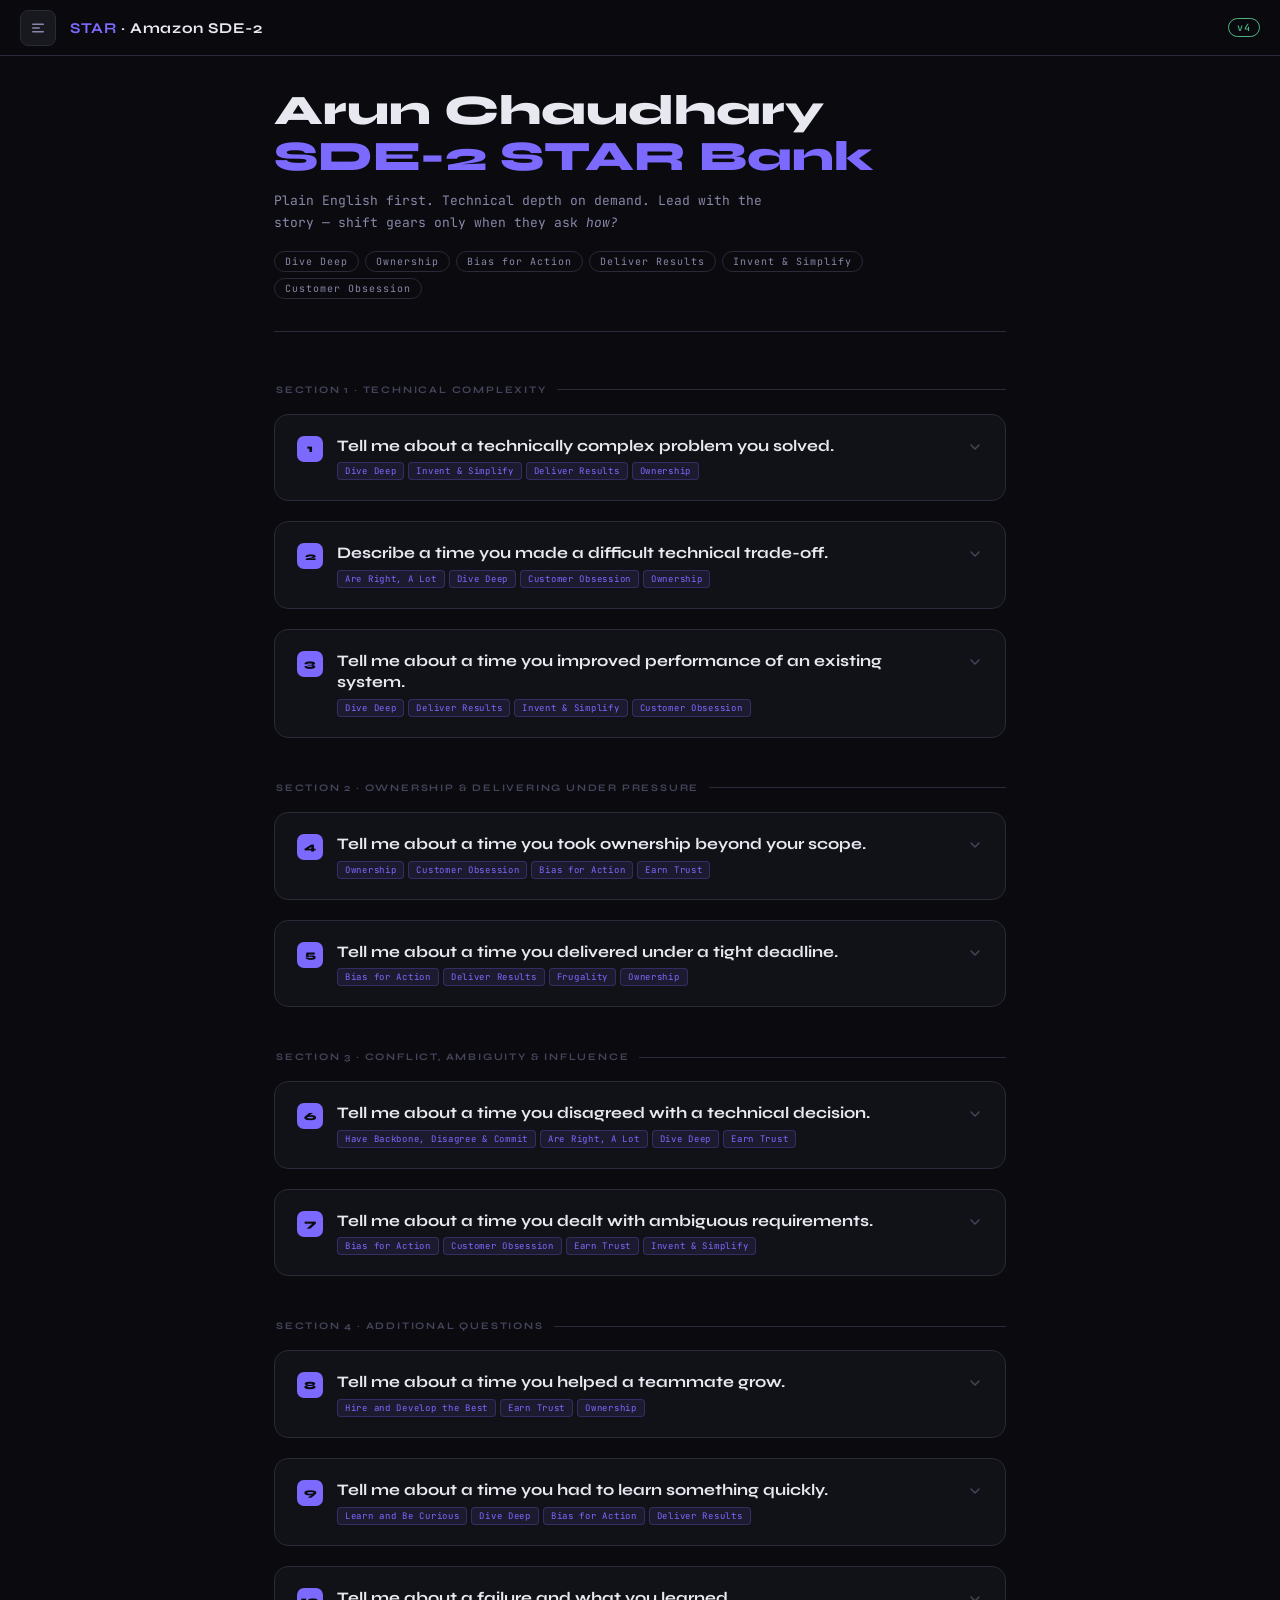
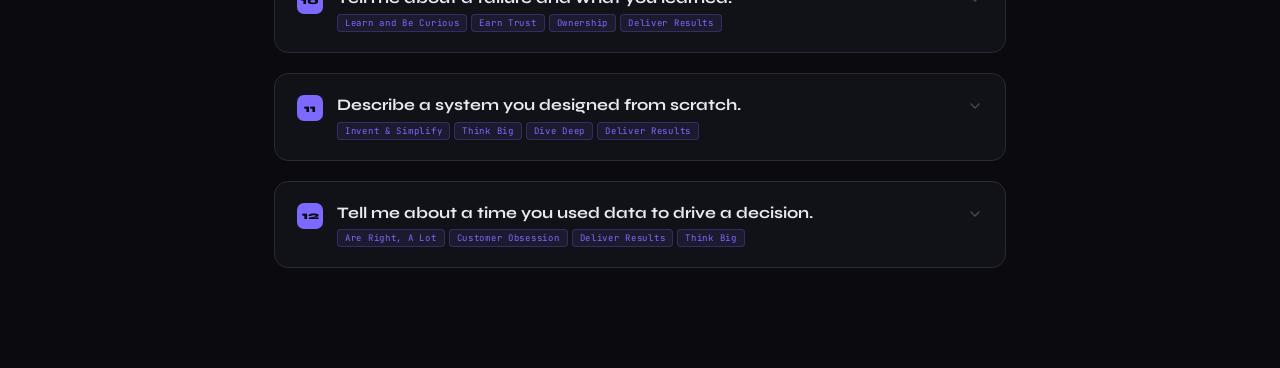
==== star_prep.html @ c685fb63 "stand alone file" ====
<!DOCTYPE html>
<html lang="en">
<head>
<meta charset="UTF-8">
<meta name="viewport" content="width=device-width, initial-scale=1.0">
<title>Arun — Amazon SDE-2 STAR Prep</title>
<link href="https://fonts.googleapis.com/css2?family=Syne:wght@400;600;700;800&family=JetBrains+Mono:wght@300;400;500&display=swap" rel="stylesheet">
<style>
  :root {
    --bg: #0a0a0f;
    --surface: #111118;
    --surface2: #18181f;
    --surface3: #1f1f2a;
    --border: #2a2a38;
    --accent: #7c6aff;
    --accent2: #ff6a6a;
    --accent3: #6affb4;
    --text: #e8e8f0;
    --text-dim: #8888aa;
    --text-faint: #44445a;
    --drawer-w: 280px;
    --header-h: 56px;
  }

  *, *::before, *::after { box-sizing: border-box; margin: 0; padding: 0; }

  html { scroll-behavior: smooth; }

  body {
    font-family: 'JetBrains Mono', monospace;
    background: var(--bg);
    color: var(--text);
    min-height: 100vh;
    overflow-x: hidden;
  }

  /* ── HEADER ── */
  header {
    position: fixed;
    top: 0; left: 0; right: 0;
    height: var(--header-h);
    background: rgba(10,10,15,0.92);
    backdrop-filter: blur(12px);
    border-bottom: 1px solid var(--border);
    display: flex;
    align-items: center;
    gap: 14px;
    padding: 0 20px;
    z-index: 100;
  }

  .menu-btn {
    width: 36px; height: 36px;
    border: 1px solid var(--border);
    border-radius: 8px;
    background: var(--surface2);
    color: var(--text-dim);
    cursor: pointer;
    display: flex; align-items: center; justify-content: center;
    flex-shrink: 0;
    transition: all 0.18s;
  }
  .menu-btn:hover { border-color: var(--accent); color: var(--accent); }
  .menu-btn svg { pointer-events: none; }

  .header-title {
    font-family: 'Syne', sans-serif;
    font-size: 15px;
    font-weight: 700;
    letter-spacing: 0.04em;
    color: var(--text);
  }
  .header-title span { color: var(--accent); }

  .header-badge {
    margin-left: auto;
    font-size: 10px;
    font-weight: 500;
    letter-spacing: 0.12em;
    color: var(--accent3);
    border: 1px solid var(--accent3);
    padding: 2px 8px;
    border-radius: 20px;
    opacity: 0.7;
  }

  /* ── DRAWER OVERLAY ── */
  .overlay {
    position: fixed; inset: 0;
    background: rgba(0,0,0,0.55);
    backdrop-filter: blur(2px);
    z-index: 199;
    opacity: 0;
    pointer-events: none;
    transition: opacity 0.3s;
  }
  .overlay.open { opacity: 1; pointer-events: all; }

  /* ── DRAWER ── */
  .drawer {
    position: fixed;
    top: 0; left: 0; bottom: 0;
    width: var(--drawer-w);
    background: var(--surface);
    border-right: 1px solid var(--border);
    z-index: 200;
    transform: translateX(-100%);
    transition: transform 0.32s cubic-bezier(0.4,0,0.2,1);
    display: flex;
    flex-direction: column;
    overflow: hidden;
  }
  .drawer.open { transform: translateX(0); }

  .drawer-header {
    padding: 18px 16px 14px;
    border-bottom: 1px solid var(--border);
    display: flex;
    align-items: center;
    justify-content: space-between;
    flex-shrink: 0;
  }
  .drawer-label {
    font-family: 'Syne', sans-serif;
    font-size: 11px;
    font-weight: 700;
    letter-spacing: 0.14em;
    color: var(--text-dim);
    text-transform: uppercase;
  }
  .close-btn {
    width: 28px; height: 28px;
    border: 1px solid var(--border);
    border-radius: 6px;
    background: none;
    color: var(--text-dim);
    cursor: pointer;
    display: flex; align-items: center; justify-content: center;
    transition: all 0.15s;
  }
  .close-btn:hover { border-color: var(--accent2); color: var(--accent2); }

  .drawer-nav {
    flex: 1;
    overflow-y: auto;
    padding: 10px 10px 20px;
    scrollbar-width: thin;
    scrollbar-color: var(--border) transparent;
  }

  .section-label {
    font-size: 9px;
    font-weight: 600;
    letter-spacing: 0.16em;
    color: var(--text-faint);
    text-transform: uppercase;
    padding: 14px 8px 6px;
  }

  .nav-item {
    display: flex;
    align-items: flex-start;
    gap: 10px;
    padding: 9px 10px;
    border-radius: 8px;
    cursor: pointer;
    text-decoration: none;
    color: var(--text-dim);
    font-size: 12px;
    line-height: 1.4;
    transition: all 0.15s;
    border: 1px solid transparent;
  }
  .nav-item:hover {
    background: var(--surface2);
    border-color: var(--border);
    color: var(--text);
  }
  .nav-item.active {
    background: rgba(124,106,255,0.1);
    border-color: rgba(124,106,255,0.3);
    color: var(--accent);
  }
  .nav-num {
    font-family: 'Syne', sans-serif;
    font-size: 11px;
    font-weight: 800;
    color: var(--accent);
    min-width: 22px;
    padding-top: 1px;
    flex-shrink: 0;
  }
  .nav-item.active .nav-num { color: var(--accent); }

  /* ── MAIN CONTENT ── */
  main {
    padding-top: calc(var(--header-h) + 32px);
    max-width: 780px;
    margin: 0 auto;
    padding-left: 24px;
    padding-right: 24px;
    padding-bottom: 80px;
  }

  .page-hero {
    margin-bottom: 52px;
    padding-bottom: 32px;
    border-bottom: 1px solid var(--border);
  }
  .page-hero h1 {
    font-family: 'Syne', sans-serif;
    font-size: clamp(28px, 5vw, 42px);
    font-weight: 800;
    line-height: 1.1;
    color: var(--text);
    margin-bottom: 10px;
  }
  .page-hero h1 em {
    font-style: normal;
    color: var(--accent);
  }
  .page-hero p {
    font-size: 13px;
    color: var(--text-dim);
    line-height: 1.7;
    max-width: 500px;
  }
  .hero-tags {
    display: flex; flex-wrap: wrap; gap: 6px;
    margin-top: 16px;
  }
  .tag {
    font-size: 10px;
    letter-spacing: 0.1em;
    padding: 3px 10px;
    border-radius: 20px;
    border: 1px solid var(--border);
    color: var(--text-dim);
  }

  /* ── QUESTION CARD ── */
  .section-header {
    font-family: 'Syne', sans-serif;
    font-size: 10px;
    font-weight: 700;
    letter-spacing: 0.18em;
    text-transform: uppercase;
    color: var(--text-faint);
    margin-bottom: 18px;
    margin-top: 44px;
    padding-left: 2px;
    display: flex;
    align-items: center;
    gap: 10px;
  }
  .section-header::after {
    content: '';
    flex: 1;
    height: 1px;
    background: var(--border);
  }

  .q-card {
    background: var(--surface);
    border: 1px solid var(--border);
    border-radius: 14px;
    margin-bottom: 20px;
    overflow: hidden;
    transition: border-color 0.2s;
  }
  .q-card:hover { border-color: rgba(124,106,255,0.35); }

  .q-header {
    padding: 20px 22px;
    cursor: pointer;
    display: flex;
    align-items: flex-start;
    gap: 14px;
    user-select: none;
  }

  .q-num {
    font-family: 'Syne', sans-serif;
    font-size: 11px;
    font-weight: 800;
    color: var(--bg);
    background: var(--accent);
    width: 26px; height: 26px;
    border-radius: 7px;
    display: flex; align-items: center; justify-content: center;
    flex-shrink: 0;
    margin-top: 1px;
  }

  .q-title-wrap { flex: 1; }

  .q-title {
    font-family: 'Syne', sans-serif;
    font-size: 16px;
    font-weight: 700;
    color: var(--text);
    line-height: 1.35;
    margin-bottom: 6px;
  }

  .q-lps {
    display: flex; flex-wrap: wrap; gap: 4px;
  }
  .lp-tag {
    font-size: 9px;
    letter-spacing: 0.08em;
    padding: 2px 7px;
    border-radius: 4px;
    background: rgba(124,106,255,0.1);
    border: 1px solid rgba(124,106,255,0.25);
    color: var(--accent);
  }

  .q-chevron {
    color: var(--text-faint);
    transition: transform 0.25s;
    flex-shrink: 0;
    margin-top: 4px;
  }
  .q-card.open .q-chevron { transform: rotate(180deg); }

  /* ── FOLLOW-UPS ── */
  .q-body {
    display: none;
    padding: 0 22px 22px;
  }
  .q-card.open .q-body { display: block; }

  /* ── STAR ANSWER ── */
  .star-answer {
    margin-bottom: 20px;
  }
  .star-section {
    margin-bottom: 14px;
    border-left: 2px solid var(--border);
    padding-left: 14px;
  }
  .star-label {
    font-size: 9px;
    font-weight: 700;
    letter-spacing: 0.18em;
    text-transform: uppercase;
    color: var(--accent);
    margin-bottom: 6px;
    display: flex;
    align-items: center;
    gap: 6px;
  }
  .star-label.situation { color: #7c6aff; border-color: #7c6aff; }
  .star-label.task { color: #6ac6ff; }
  .star-section.task { border-color: #6ac6ff; }
  .star-label.action { color: #6affb4; }
  .star-section.action { border-color: #6affb4; }
  .star-label.result { color: #ffb86a; }
  .star-section.result { border-color: #ffb86a; }
  .star-text {
    font-size: 12.5px;
    line-height: 1.75;
    color: var(--text);
  }
  .star-text ul {
    list-style: none;
    padding: 0;
    margin: 0;
    display: flex;
    flex-direction: column;
    gap: 8px;
  }
  .star-text ul li {
    padding-left: 16px;
    position: relative;
    line-height: 1.7;
  }
  .star-text ul li::before {
    content: '▸';
    position: absolute;
    left: 0;
    color: var(--accent3);
    font-size: 10px;
    top: 3px;
  }

  .divider {
    height: 1px;
    background: var(--border);
    margin-bottom: 18px;
  }

  .followups-label {
    font-size: 9px;
    font-weight: 600;
    letter-spacing: 0.16em;
    text-transform: uppercase;
    color: var(--accent2);
    margin-bottom: 14px;
    display: flex;
    align-items: center;
    gap: 8px;
  }
  .followups-label::before {
    content: '';
    width: 6px; height: 6px;
    border-radius: 50%;
    background: var(--accent2);
    flex-shrink: 0;
  }

  .followup-item {
    border: 1px solid var(--border);
    border-radius: 10px;
    margin-bottom: 10px;
    overflow: hidden;
    background: var(--surface2);
  }

  .fq-header {
    padding: 12px 14px;
    cursor: pointer;
    display: flex;
    align-items: flex-start;
    gap: 10px;
    user-select: none;
    transition: background 0.15s;
  }
  .fq-header:hover { background: var(--surface3); }

  .fq-q {
    font-size: 12.5px;
    color: var(--text);
    line-height: 1.5;
    flex: 1;
  }

  .fq-chevron {
    color: var(--text-faint);
    transition: transform 0.2s;
    flex-shrink: 0;
    margin-top: 3px;
  }
  .followup-item.open .fq-chevron { transform: rotate(180deg); }

  .fq-body {
    display: none;
    padding: 0 14px 14px;
  }
  .followup-item.open .fq-body { display: block; }

  .fq-answer {
    font-size: 12px;
    color: var(--text-dim);
    line-height: 1.8;
    border-left: 2px solid var(--accent2);
    padding-left: 12px;
    margin-bottom: 10px;
  }

  .fq-deep {
    font-size: 11px;
    color: var(--text-faint);
    line-height: 1.7;
    background: rgba(0,0,0,0.3);
    border: 1px solid var(--border);
    border-radius: 6px;
    padding: 10px 12px;
    font-style: italic;
  }
  .fq-deep strong {
    color: var(--text-dim);
    font-style: normal;
    display: block;
    margin-bottom: 4px;
    font-size: 10px;
    letter-spacing: 0.1em;
    text-transform: uppercase;
  }

  /* ── MEMORY TRICK ── */
  .memory-trick {
    margin-top: 16px;
    padding: 12px 14px;
    background: rgba(106,255,180,0.05);
    border: 1px solid rgba(106,255,180,0.2);
    border-radius: 8px;
    font-size: 11.5px;
    color: var(--accent3);
    line-height: 1.7;
  }
  .memory-trick strong {
    display: block;
    font-size: 9px;
    letter-spacing: 0.15em;
    text-transform: uppercase;
    margin-bottom: 4px;
    opacity: 0.7;
  }

  /* scrollbar */
  ::-webkit-scrollbar { width: 5px; }
  ::-webkit-scrollbar-track { background: transparent; }
  ::-webkit-scrollbar-thumb { background: var(--border); border-radius: 10px; }

  /* ── RESPONSIVE ── */
  @media (max-width: 600px) {
    main { padding-left: 14px; padding-right: 14px; }
    .q-header { padding: 16px 16px; }
    .q-body { padding: 0 16px 18px; }
  }
</style>
</head>
<body>

<!-- HEADER -->
<header>
  <button class="menu-btn" id="menuBtn" aria-label="Open navigation">
    <svg width="16" height="16" viewBox="0 0 16 16" fill="none">
      <rect x="2" y="3.5" width="12" height="1.5" rx="0.75" fill="currentColor"/>
      <rect x="2" y="7.25" width="8" height="1.5" rx="0.75" fill="currentColor"/>
      <rect x="2" y="11" width="12" height="1.5" rx="0.75" fill="currentColor"/>
    </svg>
  </button>
  <div class="header-title"><span>STAR</span> · Amazon SDE-2</div>
  <div class="header-badge">v4</div>
</header>

<!-- DRAWER OVERLAY -->
<div class="overlay" id="overlay"></div>

<!-- DRAWER -->
<nav class="drawer" id="drawer">
  <div class="drawer-header">
    <span class="drawer-label">Questions</span>
    <button class="close-btn" id="closeBtn" aria-label="Close">
      <svg width="12" height="12" viewBox="0 0 12 12" fill="none">
        <path d="M1 1l10 10M11 1L1 11" stroke="currentColor" stroke-width="1.5" stroke-linecap="round"/>
      </svg>
    </button>
  </div>
  <div class="drawer-nav">
    <div class="section-label">Section 1 · Technical</div>
    <a class="nav-item" href="#q1"><span class="nav-num">Q1</span>Technically complex problem</a>
    <a class="nav-item" href="#q2"><span class="nav-num">Q2</span>Difficult technical trade-off</a>
    <a class="nav-item" href="#q3"><span class="nav-num">Q3</span>Improved system performance</a>

    <div class="section-label">Section 2 · Ownership</div>
    <a class="nav-item" href="#q4"><span class="nav-num">Q4</span>Ownership beyond your scope</a>
    <a class="nav-item" href="#q5"><span class="nav-num">Q5</span>Delivered under tight deadline</a>

    <div class="section-label">Section 3 · Conflict & Influence</div>
    <a class="nav-item" href="#q6"><span class="nav-num">Q6</span>Disagreed with a decision</a>
    <a class="nav-item" href="#q7"><span class="nav-num">Q7</span>Dealt with ambiguous requirements</a>

    <div class="section-label">Section 4 · Additional</div>
    <a class="nav-item" href="#q8"><span class="nav-num">Q8</span>Helped a teammate grow</a>
    <a class="nav-item" href="#q9"><span class="nav-num">Q9</span>Learned something quickly</a>
    <a class="nav-item" href="#q10"><span class="nav-num">Q10</span>Failure & what you learned</a>
    <a class="nav-item" href="#q11"><span class="nav-num">Q11</span>Designed a system from scratch</a>
    <a class="nav-item" href="#q12"><span class="nav-num">Q12</span>Used data to drive a decision</a>
  </div>
</nav>

<!-- MAIN -->
<main>
  <div class="page-hero">
    <h1>Arun Chaudhary<br><em>SDE-2 STAR Bank</em></h1>
    <p>Plain English first. Technical depth on demand. Lead with the story — shift gears only when they ask <em>how?</em></p>
    <div class="hero-tags">
      <span class="tag">Dive Deep</span>
      <span class="tag">Ownership</span>
      <span class="tag">Bias for Action</span>
      <span class="tag">Deliver Results</span>
      <span class="tag">Invent & Simplify</span>
      <span class="tag">Customer Obsession</span>
    </div>
  </div>

  <!-- SECTION 1 -->
  <div class="section-header">Section 1 · Technical Complexity</div>

  <!-- Q1 -->
  <div class="q-card" id="q1">
    <div class="q-header" onclick="toggleCard(this)">
      <div class="q-num">1</div>
      <div class="q-title-wrap">
        <div class="q-title">Tell me about a technically complex problem you solved.</div>
        <div class="q-lps">
          <span class="lp-tag">Dive Deep</span><span class="lp-tag">Invent & Simplify</span><span class="lp-tag">Deliver Results</span><span class="lp-tag">Ownership</span>
        </div>
      </div>
      <svg class="q-chevron" width="16" height="16" viewBox="0 0 16 16" fill="none">
        <path d="M4 6l4 4 4-4" stroke="currentColor" stroke-width="1.5" stroke-linecap="round" stroke-linejoin="round"/>
      </svg>
    </div>
    <div class="q-body">
      <div class="star-answer">
        <div class="star-section situation">
          <div class="star-label situation">★ Situation</div>
          <div class="star-text">I was working on a feature that let users control up to 12 soundbars at the same time from one screen. The app would ask every device "what's your state?" every 2 seconds — all 12 of them. Imagine sending 360 messages a minute to devices just to check if anything changed. The screen felt sluggish, sometimes froze, and there were crashes because updates from multiple devices were colliding with each other.</div>
        </div>
        <div class="star-section task">
          <div class="star-label task">★ Task</div>
          <div class="star-text">My job was to make it feel real-time — less than 200ms response — without changing anything on the device firmware side, since those devices are already out in customers' homes.</div>
        </div>
        <div class="star-section action">
          <div class="star-label action">★ Action</div>
          <div class="star-text"><ul>
            <li>First I measured where the time was actually going, rather than guessing. I used Android's profiling tool and found two things: the main thread was spending most of its time decoding device responses, and the app was creating and throwing away large amounts of temporary data on every poll cycle.</li>
            <li>Then I flipped the model entirely. Instead of the app constantly asking devices for updates, I made devices speak up only when something actually changed — like switching from a group chat where everyone's talking at once, to a system where people only raise their hand when they have something new to say.</li>
            <li>Stop polling, and move all device response processing off the main thread. Once the app switched to just listening on the socket, it only did work when a device actually had something to say.</li>
            <li>For the equalizer screen specifically, I made sure that adjusting the bass slider only redraws the bass slider — not the entire equalizer panel.</li>
          </ul></div>
        </div>
        <div class="star-section result">
          <div class="star-label result">★ Result</div>
          <div class="star-text"><ul>
            <li>Response time dropped from ~800ms to under 100ms — an 87% improvement, well past the 200ms target.</li>
            <li>Device messages dropped by 92% — from 360 per minute to about 30.</li>
            <li>App crashes went from 3–4 per month to zero for the next 6 months.</li>
            <li>Two other Samsung teams adopted the same approach for their own device-control apps.</li>
          </ul></div>
        </div>
      </div>
      <div class="divider"></div>
      <div class="followups-label">Follow-up Questions</div>

      <div class="followup-item">
        <div class="fq-header" onclick="toggleFQ(this)">
          <div class="fq-q">Q1: How did you actually find where the slowness was coming from?</div>
          <svg class="fq-chevron" width="14" height="14" viewBox="0 0 14 14" fill="none"><path d="M3 5l4 4 4-4" stroke="currentColor" stroke-width="1.5" stroke-linecap="round" stroke-linejoin="round"/></svg>
        </div>
        <div class="fq-body">
          <div class="fq-answer">Used Android Studio's built-in profiler — like a real-time activity monitor. Recorded what the main thread was doing during a 30-second test. The visual breakdown showed it was spending most time decoding JSON responses from devices — that was the smoking gun.</div>
          <div class="fq-deep"><strong>If they dig deeper</strong>CPU tab, Sample Java/Kotlin mode, flame chart. Gson deserialization was the widest bar at 35-40% of main thread time. Memory tab showed regular spike of temporary object creation every 2 seconds — one spike per poll cycle, all thrown away immediately. Both signals pointed to the same fix: remove the polling.</div>
        </div>
      </div>

      <div class="followup-item">
        <div class="fq-header" onclick="toggleFQ(this)">
          <div class="fq-q">Q2: How did you make sure devices only send updates when something changes?</div>
          <svg class="fq-chevron" width="14" height="14" viewBox="0 0 14 14" fill="none"><path d="M3 5l4 4 4-4" stroke="currentColor" stroke-width="1.5" stroke-linecap="round" stroke-linejoin="round"/></svg>
        </div>
        <div class="fq-body">
          <div class="fq-answer">Each device already sends an update over its open socket whenever something changes. I restructured the app to listen for those updates rather than ask for them. Used Kotlin's coroutine system to run 12 listeners simultaneously in the background without blocking the screen.</div>
          <div class="fq-deep"><strong>If they dig deeper</strong>Each device got a Repository with a StateFlow. MSF socket listener ran on IO dispatcher, deserialized off main thread, emitted into StateFlow. All 12 flows merged via combine() into one aggregated flow the ViewModel subscribes to.</div>
        </div>
      </div>

      <div class="followup-item">
        <div class="fq-header" onclick="toggleFQ(this)">
          <div class="fq-q">Q3: What about when a device goes offline mid-session?</div>
          <svg class="fq-chevron" width="14" height="14" viewBox="0 0 14 14" fill="none"><path d="M3 5l4 4 4-4" stroke="currentColor" stroke-width="1.5" stroke-linecap="round" stroke-linejoin="round"/></svg>
        </div>
        <div class="fq-body">
          <div class="fq-answer">Built a simple state machine per device: connected, reconnecting, failed. Retry with exponential backoff — 1s, 2s, 4s — rather than hammering the device. One device going offline didn't affect the other 11 at all.</div>
          <div class="fq-deep"><strong>If they dig deeper</strong>supervisorScope per device so child coroutine failure doesn't propagate. Exponential backoff: 1s, 2s, 4s, 8s, max 5 attempts. On failure, UI shows 'Device offline' for that card only. On app foreground, mDNS re-discovery triggered.</div>
        </div>
      </div>

      <div class="followup-item">
        <div class="fq-header" onclick="toggleFQ(this)">
          <div class="fq-q">Q4: What would this look like at 10x scale — say 1000 devices?</div>
          <svg class="fq-chevron" width="14" height="14" viewBox="0 0 14 14" fill="none"><path d="M3 5l4 4 4-4" stroke="currentColor" stroke-width="1.5" stroke-linecap="round" stroke-linejoin="round"/></svg>
        </div>
        <div class="fq-body">
          <div class="fq-answer">At that scale you'd need a different mental model — a central hub that tracks all device states, and the app subscribes to the hub. On the screen side, only load state for devices actually visible; everything else shows last known value from local storage.</div>
          <div class="fq-deep"><strong>If they dig deeper</strong>Hub-and-spoke: SmartThings-style hub manages device state server-side, app subscribes via WebSocket. Client: virtual scrolling with Paging 3, device-scoped ViewModel pool, off-screen devices served from Room cache.</div>
        </div>
      </div>

      <div class="followup-item">
        <div class="fq-header" onclick="toggleFQ(this)">
          <div class="fq-q">Q5: Why not just use LiveData instead of what you used?</div>
          <svg class="fq-chevron" width="14" height="14" viewBox="0 0 14 14" fill="none"><path d="M3 5l4 4 4-4" stroke="currentColor" stroke-width="1.5" stroke-linecap="round" stroke-linejoin="round"/></svg>
        </div>
        <div class="fq-body">
          <div class="fq-answer">LiveData is great for simple one-source, one-screen scenarios. But combining 12 separate streams, filtering them, transforming them — LiveData doesn't compose well for that. StateFlow is built for exactly this kind of reactive pipeline and works cleanly across all app layers.</div>
          <div class="fq-deep"><strong>If they dig deeper</strong>StateFlow: coroutine-native, supports operators (combine, filter, debounce), works in Repository/UseCase layers, testable with Turbine. LiveData requires MediatorLiveData for multi-source — unmanageable at 12 sources.</div>
        </div>
      </div>

      <div class="memory-trick">
        <strong>🧠 Memory Trick</strong>
        THE F5 PROBLEM. Old code = hitting F5 on a webpage every 2 seconds. Your fix = the webpage tells you when it updates. Everything else follows from that one insight.
      </div>
    </div>
  </div>

  <!-- Q2 -->
  <div class="q-card" id="q2">
    <div class="q-header" onclick="toggleCard(this)">
      <div class="q-num">2</div>
      <div class="q-title-wrap">
        <div class="q-title">Describe a time you made a difficult technical trade-off.</div>
        <div class="q-lps">
          <span class="lp-tag">Are Right, A Lot</span><span class="lp-tag">Dive Deep</span><span class="lp-tag">Customer Obsession</span><span class="lp-tag">Ownership</span>
        </div>
      </div>
      <svg class="q-chevron" width="16" height="16" viewBox="0 0 16 16" fill="none"><path d="M4 6l4 4 4-4" stroke="currentColor" stroke-width="1.5" stroke-linecap="round" stroke-linejoin="round"/></svg>
    </div>
    <div class="q-body">
            <div class="star-answer">
        <div class="star-section situation">
          <div class="star-label situation">★ Situation</div>
          <div class="star-text">At Samsung R&amp;D, I worked on an internal Android tool that let engineers retrieve diagnostic information from Samsung Smart TVs over the local network. To fetch this data, the app had to first authenticate with an internal Samsung server which issued a short-lived access token — like a visitor badge at an office.</div>
        </div>
        <div class="star-section task">
          <div class="star-label task">★ Task</div>
          <div class="star-text">Decide how to cache the authentication token: fetch fresh every launch (always valid, but adds 300–500ms delay) or store it for 24 hours (instant repeat launches, but introduces security and expiry risks). I had to make the right call, document it, and build it.</div>
        </div>
        <div class="star-section action">
          <div class="star-label action">★ Action</div>
          <div class="star-text"><ul>
            <li>I chose Option B — store and reuse — but addressed both risks deliberately. For security: I used Android's hardware-backed secure vault to store the token encrypted. Even if someone extracted the app's files, they couldn't read it.</li>
            <li>For the expiry problem: rather than waiting for an engineer to hit an auth error mid-session, I check the token's remaining validity silently on app start. If within one hour of expiry, I refresh it quietly in the background before the engineer ever touches the screen.</li>
            <li>I wrote a short design note covering both options, the risks, and my reasoning — so my tech lead had full visibility and future engineers would understand the trade-off.</li>
          </ul></div>
        </div>
        <div class="star-section result">
          <div class="star-label result">★ Result</div>
          <div class="star-text"><ul>
            <li>Every repeat launch within the 24-hour window made zero network calls for authentication — 100% of those calls eliminated. The tool opened and was ready to use instantly.</li>
            <li>No engineer ever saw an authentication error mid-session because of the background refresh.</li>
            <li>The caching pattern was later reused for a second internal Samsung tool with the same authentication requirement, with zero rework.</li>
            <li>My tech lead appreciated the written reasoning — when a similar question came up for another tool, we had a documented decision to refer back to.</li>
          </ul></div>
        </div>
      </div>
      <div class="divider"></div>
      <div class="followups-label">Follow-up Questions</div>

      <div class="followup-item">
        <div class="fq-header" onclick="toggleFQ(this)">
          <div class="fq-q">Q1: Why 24 hours specifically? How did you arrive at that number?</div>
          <svg class="fq-chevron" width="14" height="14" viewBox="0 0 14 14" fill="none"><path d="M3 5l4 4 4-4" stroke="currentColor" stroke-width="1.5" stroke-linecap="round" stroke-linejoin="round"/></svg>
        </div>
        <div class="fq-body">
          <div class="fq-answer">The Samsung internal auth server told me directly — its response included an expires_in field set to 86,400 seconds, exactly 24 hours. I matched my cache TTL to that. Going shorter means unnecessary refresh calls. Going longer means using a token the server already considers expired.</div>
          <div class="fq-deep"><strong>If they dig deeper</strong>Cache key stored alongside token in DataStore: token_fetched_at (epoch ms). On app start: if (current_time - token_fetched_at) &gt; (86400 - 3600) seconds, trigger background refresh. The 1-hour buffer ensures the token is always valid during a full diagnostic session.</div>
        </div>
      </div>

      <div class="followup-item">
        <div class="fq-header" onclick="toggleFQ(this)">
          <div class="fq-q">Q2: This is an internal tool — does security really matter that much here?</div>
          <svg class="fq-chevron" width="14" height="14" viewBox="0 0 14 14" fill="none"><path d="M3 5l4 4 4-4" stroke="currentColor" stroke-width="1.5" stroke-linecap="round" stroke-linejoin="round"/></svg>
        </div>
        <div class="fq-body">
          <div class="fq-answer">More than you'd expect. The token authorises access to internal Samsung TV diagnostics — firmware details, hardware identifiers, error logs on pre-release TV models in some cases. Hardware-backed storage means the encryption key never leaves the device chip — it cannot be extracted even from a full device backup.</div>
          <div class="fq-deep"><strong>If they dig deeper</strong>Android Keystore: keys stored in hardware-backed TEE. Token encrypted with AES-GCM 256-bit via Jetpack Security MasterKey. Stored in DataStore rather than SharedPreferences because DataStore write is a suspending function that throws on failure — SharedPreferences apply() is fire-and-forget, meaning silent failure on corrupt or missing token.</div>
        </div>
      </div>

      <div class="followup-item">
        <div class="fq-header" onclick="toggleFQ(this)">
          <div class="fq-q">Q3: What if the auth server invalidates the token early — say, after a password reset?</div>
          <svg class="fq-chevron" width="14" height="14" viewBox="0 0 14 14" fill="none"><path d="M3 5l4 4 4-4" stroke="currentColor" stroke-width="1.5" stroke-linecap="round" stroke-linejoin="round"/></svg>
        </div>
        <div class="fq-body">
          <div class="fq-answer">Handled at the API call level: if a TV data request returns a 401, the app clears the cached token, fetches a fresh one, and retries the original request automatically. The engineer sees a brief pause, not an error screen. One extra round trip in this rare case, in exchange for zero round trips every normal launch.</div>
        </div>
      </div>

      <div class="memory-trick">
        <strong>🧠 Memory Trick</strong>
        VISITOR BADGE. Fresh badge every visit = always valid, but queues at reception slow everyone down. Stored badge = walk straight in. You stored it in a vault and checked it silently before anyone needed it.
      </div>
    </div>
  </div>

  <!-- Q3 -->
  <div class="q-card" id="q3">
    <div class="q-header" onclick="toggleCard(this)">
      <div class="q-num">3</div>
      <div class="q-title-wrap">
        <div class="q-title">Tell me about a time you improved performance of an existing system.</div>
        <div class="q-lps">
          <span class="lp-tag">Dive Deep</span><span class="lp-tag">Deliver Results</span><span class="lp-tag">Invent & Simplify</span><span class="lp-tag">Customer Obsession</span>
        </div>
      </div>
      <svg class="q-chevron" width="16" height="16" viewBox="0 0 16 16" fill="none"><path d="M4 6l4 4 4-4" stroke="currentColor" stroke-width="1.5" stroke-linecap="round" stroke-linejoin="round"/></svg>
    </div>
    <div class="q-body">
            <div class="star-answer">
        <div class="star-section situation">
          <div class="star-label situation">★ Situation</div>
          <div class="star-text">During my internship, I was asked to fix the file upload feature in an internal tool. It was slow — uploading a single image took 8 to 12 seconds on average — and about 1 in 7 uploads failed on a shaky Wi-Fi connection. The app would also sometimes freeze completely during an upload.</div>
        </div>
        <div class="star-section task">
          <div class="star-label task">★ Task</div>
          <div class="star-text">Make uploads faster and more reliable within 6 weeks, working independently.</div>
        </div>
        <div class="star-section action">
          <div class="star-label action">★ Action</div>
          <div class="star-text"><ul>
            <li>I started by measuring, not guessing. The profiler showed that 70% of the upload time wasn't even the network — it was preparing the file. Images were being sent at their full original size, uncompressed, straight off the camera.</li>
            <li>I added compression. After testing different quality levels with 10 colleagues in a blind comparison, quality 85 turned out to be the sweet spot — no one could tell the difference from the original, but the file size dropped by about 60%.</li>
            <li>The freezing issue was because all of this was happening on the main app thread. I moved it all to a background thread, which fixed the freezes immediately.</li>
            <li>For reliability, I split each upload into 1MB chunks. If the connection dropped halfway through, only the failed chunk had to retry — not the whole thing.</li>
          </ul></div>
        </div>
        <div class="star-section result">
          <div class="star-label result">★ Result</div>
          <div class="star-text"><ul>
            <li>Upload time: 8–12 seconds down to 3–4 seconds — about 62% faster.</li>
            <li>Failure rate: from 15% down to under 3%.</li>
            <li>Zero freezes reported after the fix.</li>
            <li>The compression approach was reused in two other parts of the codebase.</li>
          </ul></div>
        </div>
      </div>
      <div class="divider"></div>
      <div class="followups-label">Follow-up Questions</div>

      <div class="followup-item">
        <div class="fq-header" onclick="toggleFQ(this)">
          <div class="fq-q">Q1: How did you actually use the profiler to find the bottleneck?</div>
          <svg class="fq-chevron" width="14" height="14" viewBox="0 0 14 14" fill="none"><path d="M3 5l4 4 4-4" stroke="currentColor" stroke-width="1.5" stroke-linecap="round" stroke-linejoin="round"/></svg>
        </div>
        <div class="fq-body">
          <div class="fq-answer">Android Studio's profiler shows a timeline of what every thread is doing. Triggered one upload and watched the recording. The main thread — which should be idle during an upload — was completely blocked for several seconds. Drilling in showed image processing work. Network tab confirmed huge payload sizes: 3-8MB per image.</div>
          <div class="fq-deep"><strong>If they dig deeper</strong>CPU tab, Sample Java/Kotlin. Flame chart: FileInputStream.read() and BitmapFactory.decodeStream() dominating main thread. Memory tab: raw Bitmap allocations of 3-8MB per image. Network tab confirmed 3-8MB uncompressed vs 1-3MB after compression.</div>
        </div>
      </div>

      <div class="followup-item">
        <div class="fq-header" onclick="toggleFQ(this)">
          <div class="fq-q">Q2: How did you pick quality 85 — that seems like a specific number?</div>
          <svg class="fq-chevron" width="14" height="14" viewBox="0 0 14 14" fill="none"><path d="M3 5l4 4 4-4" stroke="currentColor" stroke-width="1.5" stroke-linecap="round" stroke-linejoin="round"/></svg>
        </div>
        <div class="fq-body">
          <div class="fq-answer">Ran a simple test. Compressed 10 images at different quality levels — 70, 80, 85, 90 — and showed pairs to 10 colleagues without telling them which was which. At 85, nobody could spot the compressed version. At 80, three people could. So 85 was the lowest level with genuinely indistinguishable quality.</div>
          <div class="fq-deep"><strong>If they dig deeper</strong>SSIM (Structural Similarity Index) could automate this — start at 95, decrement by 5 until SSIM drops below 0.97. 0.97 is the standard 'perceptually lossless' threshold. Implementable in Android without a library via pixel comparison.</div>
        </div>
      </div>

      <div class="followup-item">
        <div class="fq-header" onclick="toggleFQ(this)">
          <div class="fq-q">Q3: What about large video files — does your approach work there?</div>
          <svg class="fq-chevron" width="14" height="14" viewBox="0 0 14 14" fill="none"><path d="M3 5l4 4 4-4" stroke="currentColor" stroke-width="1.5" stroke-linecap="round" stroke-linejoin="round"/></svg>
        </div>
        <div class="fq-body">
          <div class="fq-answer">Video needs a different strategy. Transcode the video first using the phone's hardware encoder — Android has a built-in API for that. For large files, upload multiple chunks in parallel — 3-4 at the same time — which can cut upload time significantly on a good connection.</div>
          <div class="fq-deep"><strong>If they dig deeper</strong>MediaCodec API for hardware-accelerated H.264 transcoding at CRF 23. Parallel multipart upload: backend issues N presigned URLs for N chunks, client uploads 3-4 chunks concurrently using async in coroutineScope, backend assembles by ETag.</div>
        </div>
      </div>

      <div class="memory-trick">
        <strong>🧠 Memory Trick</strong>
        MEASURE FIRST — the slowness wasn't the network, it was the prep work. Big unshrunk images sent raw. Compress, background, chunk. In that order.
      </div>
    </div>
  </div>

  <!-- SECTION 2 -->
  <div class="section-header">Section 2 · Ownership & Delivering Under Pressure</div>

  <!-- Q4 -->
  <div class="q-card" id="q4">
    <div class="q-header" onclick="toggleCard(this)">
      <div class="q-num">4</div>
      <div class="q-title-wrap">
        <div class="q-title">Tell me about a time you took ownership beyond your scope.</div>
        <div class="q-lps">
          <span class="lp-tag">Ownership</span><span class="lp-tag">Customer Obsession</span><span class="lp-tag">Bias for Action</span><span class="lp-tag">Earn Trust</span>
        </div>
      </div>
      <svg class="q-chevron" width="16" height="16" viewBox="0 0 16 16" fill="none"><path d="M4 6l4 4 4-4" stroke="currentColor" stroke-width="1.5" stroke-linecap="round" stroke-linejoin="round"/></svg>
    </div>
    <div class="q-body">
            <div class="star-answer">
        <div class="star-section situation">
          <div class="star-label situation">★ Situation</div>
          <div class="star-text">A production bug came in — the app was crashing on startup for about 8% of users, specifically on newer Android phones where Bluetooth permission had been denied. The engineer who owned that part of the codebase was on leave.</div>
        </div>
        <div class="star-section task">
          <div class="star-label task">★ Task</div>
          <div class="star-text">This wasn't my area — I owned the device control features, not app startup. But 8% of users hitting a crash on launch is significant, and waiting wasn't the right call. I took ownership and fixed it.</div>
        </div>
        <div class="star-section action">
          <div class="star-label action">★ Action</div>
          <div class="star-text"><ul>
            <li>I pulled the crash logs and traced it to a single assumption in the code: it expected the Bluetooth system to always be available, but newer Android versions started returning nothing if the app didn't have permission.</li>
            <li>The fix was straightforward: check if Bluetooth is available before using it, and if not, fall back to the Wi-Fi-based discovery the app already had. I also added a small non-intrusive banner asking the user to grant the permission.</li>
            <li>I wrote a test specifically for the permission-denied startup scenario so it couldn't regress undetected, then wrote up what happened in a short document for the team and proposed a reusable Bluetooth guard check.</li>
          </ul></div>
        </div>
        <div class="star-section result">
          <div class="star-label result">★ Result</div>
          <div class="star-text"><ul>
            <li>Pushed the fix in 3 days. Crash rate for this issue went to zero within 48 hours.</li>
            <li>The reusable Bluetooth check was adopted in 4 other places in the codebase.</li>
            <li>My manager mentioned it specifically in the next team retrospective.</li>
          </ul></div>
        </div>
      </div>
      <div class="divider"></div>
      <div class="followups-label">Follow-up Questions</div>

      <div class="followup-item">
        <div class="fq-header" onclick="toggleFQ(this)">
          <div class="fq-q">Q1: How did you trace the crash to that specific cause?</div>
          <svg class="fq-chevron" width="14" height="14" viewBox="0 0 14 14" fill="none"><path d="M3 5l4 4 4-4" stroke="currentColor" stroke-width="1.5" stroke-linecap="round" stroke-linejoin="round"/></svg>
        </div>
        <div class="fq-body">
          <div class="fq-answer">Firebase Crashlytics shows the exact line of code that failed, device model, and Android version. The crash was happening at the exact line where we called the Bluetooth system — and 100% of affected devices were on Android 13+. That version correlation was the clue.</div>
          <div class="fq-deep"><strong>If they dig deeper</strong>Crashlytics stack trace: NullPointerException at BluetoothAdapter.getDefaultAdapter() in DeviceDiscoveryManager.initializeBluetooth(). Version filter showed 100% Android 13+ (API 33+). Cross-referenced Android 13 release notes: BLUETOOTH_CONNECT permission now required; getDefaultAdapter() returns null if not granted.</div>
        </div>
      </div>

      <div class="followup-item">
        <div class="fq-header" onclick="toggleFQ(this)">
          <div class="fq-q">Q2: How did you validate the fix didn't break anything for users who do have Bluetooth?</div>
          <svg class="fq-chevron" width="14" height="14" viewBox="0 0 14 14" fill="none"><path d="M3 5l4 4 4-4" stroke="currentColor" stroke-width="1.5" stroke-linecap="round" stroke-linejoin="round"/></svg>
        </div>
        <div class="fq-body">
          <div class="fq-answer">Tested three scenarios manually: Bluetooth working normally, Bluetooth turned off but permission granted, and Bluetooth permission denied entirely. All three had to work correctly. Also ran the existing automated test suite and added a new test for the permission-denied startup case.</div>
          <div class="fq-deep"><strong>If they dig deeper</strong>UI Automator test: simulates permission denied via UiDevice, cold-starts app, asserts no crash + banner shown + Wi-Fi discovery works. Also tested: BT enabled (normal), BT disabled+permission granted (prompt shown). Espresso regression suite passed.</div>
        </div>
      </div>

      <div class="memory-trick">
        <strong>🧠 Memory Trick</strong>
        8% OF USERS COULDN'T OPEN THE APP. You didn't own it, but you fixed it in 3 days and left the codebase better than you found it. One missing null check, one clear fix, one guard for the future.
      </div>
    </div>
  </div>

  <!-- Q5 -->
  <div class="q-card" id="q5">
    <div class="q-header" onclick="toggleCard(this)">
      <div class="q-num">5</div>
      <div class="q-title-wrap">
        <div class="q-title">Tell me about a time you delivered under a tight deadline.</div>
        <div class="q-lps">
          <span class="lp-tag">Bias for Action</span><span class="lp-tag">Deliver Results</span><span class="lp-tag">Frugality</span><span class="lp-tag">Ownership</span>
        </div>
      </div>
      <svg class="q-chevron" width="16" height="16" viewBox="0 0 16 16" fill="none"><path d="M4 6l4 4 4-4" stroke="currentColor" stroke-width="1.5" stroke-linecap="round" stroke-linejoin="round"/></svg>
    </div>
    <div class="q-body">
            <div class="star-answer">
        <div class="star-section situation">
          <div class="star-label situation">★ Situation</div>
          <div class="star-text">My personal app — a watch face customization app with over 100,000 downloads — had a critical problem. Google had retired an older version of their billing library, and in-app purchases were silently failing for users. People were trying to buy things and nothing was happening. This was a Friday.</div>
        </div>
        <div class="star-section task">
          <div class="star-label task">★ Task</div>
          <div class="star-text">Migrate to the new billing library, test it properly, and get it live — with a self-imposed 48-hour target before the weekend erased two full days of purchases.</div>
        </div>
        <div class="star-section action">
          <div class="star-label action">★ Action</div>
          <div class="star-text"><ul>
            <li>I scoped the problem first. The new library had a different way of handling purchase confirmation — more steps, but also cleaner code using async/await style. I estimated 8–10 hours of actual work.</li>
            <li>I tested on three physical phones running different Android versions using Google's test purchase accounts, which let you simulate real purchases without spending money.</li>
            <li>I rolled it out gradually — first to 10% of users, then 50%, then 100%, watching the crash dashboard between each step.</li>
            <li>I also added a remote kill switch: a single config flag I could flip to disable purchases entirely if something went wrong after release, without needing to push a new app update.</li>
          </ul></div>
        </div>
        <div class="star-section result">
          <div class="star-label result">★ Result</div>
          <div class="star-text"><ul>
            <li>Done in 36 hours — 12 ahead of target.</li>
            <li>Crashes from the billing flow went to zero within 12 hours of full rollout.</li>
            <li>Users who had tried to purchase during the broken window automatically received what they'd paid for when they next opened the updated app.</li>
          </ul></div>
        </div>
      </div>
      <div class="divider"></div>
      <div class="followups-label">Follow-up Questions</div>

      <div class="followup-item">
        <div class="fq-header" onclick="toggleFQ(this)">
          <div class="fq-q">Q1: How did you monitor the staged rollout — what would have made you stop?</div>
          <svg class="fq-chevron" width="14" height="14" viewBox="0 0 14 14" fill="none"><path d="M3 5l4 4 4-4" stroke="currentColor" stroke-width="1.5" stroke-linecap="round" stroke-linejoin="round"/></svg>
        </div>
        <div class="fq-body">
          <div class="fq-answer">Watching two things in Play Console: crash rate and ANR rate. Firebase Crashlytics open in parallel. Mental threshold: if crash rate climbs above 0.5%, stop and investigate. It stayed flat throughout. Kill switch also ready — one config change in Firebase would disable the purchase flow instantly.</div>
          <div class="fq-deep"><strong>If they dig deeper</strong>Play Console Android Vitals: rolling 24hr crash %, ANR rate. Crashlytics filtered by new versionCode. Firebase Remote Config boolean flag: purchase_flow_enabled. If false, app shows 'purchases temporarily unavailable'. Propagation: &lt;60 seconds to all users vs ~4 hours for Play Store rollout halt.</div>
        </div>
      </div>

      <div class="followup-item">
        <div class="fq-header" onclick="toggleFQ(this)">
          <div class="fq-q">Q2: What happened to users who tried to buy during the broken period?</div>
          <svg class="fq-chevron" width="14" height="14" viewBox="0 0 14 14" fill="none"><path d="M3 5l4 4 4-4" stroke="currentColor" stroke-width="1.5" stroke-linecap="round" stroke-linejoin="round"/></svg>
        </div>
        <div class="fq-body">
          <div class="fq-answer">Google has a built-in safety net — if a purchase isn't confirmed by the app within 3 days, they automatically refund the user. So no one lost money. Once the update was installed, the app automatically checked for unconfirmed purchases on startup and granted them.</div>
          <div class="fq-deep"><strong>If they dig deeper</strong>Google Play Billing: unacknowledged PURCHASED state items auto-refunded after 3 days. WorkManager job on app start calls queryPurchasesAsync(), finds unacknowledged items, calls acknowledgePurchase() + grants entitlement. Tested explicitly with license test account simulating missed acknowledgment.</div>
        </div>
      </div>

      <div class="memory-trick">
        <strong>🧠 Memory Trick</strong>
        FRIDAY CRISIS. 100K users, broken purchases, weekend approaching. Scope → test on real devices → roll out in stages → kill switch ready. Done in 36 hours — 12 hours early.
      </div>
    </div>
  </div>

  <!-- SECTION 3 -->
  <div class="section-header">Section 3 · Conflict, Ambiguity & Influence</div>

  <!-- Q6 -->
  <div class="q-card" id="q6">
    <div class="q-header" onclick="toggleCard(this)">
      <div class="q-num">6</div>
      <div class="q-title-wrap">
        <div class="q-title">Tell me about a time you disagreed with a technical decision.</div>
        <div class="q-lps">
          <span class="lp-tag">Have Backbone, Disagree & Commit</span><span class="lp-tag">Are Right, A Lot</span><span class="lp-tag">Dive Deep</span><span class="lp-tag">Earn Trust</span>
        </div>
      </div>
      <svg class="q-chevron" width="16" height="16" viewBox="0 0 16 16" fill="none"><path d="M4 6l4 4 4-4" stroke="currentColor" stroke-width="1.5" stroke-linecap="round" stroke-linejoin="round"/></svg>
    </div>
    <div class="q-body">
            <div class="star-answer">
        <div class="star-section situation">
          <div class="star-label situation">★ Situation</div>
          <div class="star-text">We were building the equalizer screen in the Samsung Sound App — the screen where users adjust bass, treble, and mid levels on their soundbar. My tech lead wanted every slider movement to immediately send a command to the device. A fast drag generates 30–40 position values in half a second, which was flooding the device.</div>
        </div>
        <div class="star-section task">
          <div class="star-label task">★ Task</div>
          <div class="star-text">Make my case clearly, back it with evidence, and commit fully to whatever the team decided.</div>
        </div>
        <div class="star-section action">
          <div class="star-label action">★ Action</div>
          <div class="star-text"><ul>
            <li>Rather than just telling my tech lead the approach wouldn't work, I recorded a short demo on a test device showing exactly what happened during a fast drag — the slider visually landing at 80% bass while the soundbar was actually playing at 45%. That made the problem concrete and impossible to argue with.</li>
            <li>I proposed a middle ground: send a command only after the slider has been still for 300ms. Fast drags fire nothing until they pause or let go. Slow deliberate moves still feel live because 300ms is imperceptible.</li>
            <li>I kept the slider itself moving smoothly on screen during the drag — visual feedback was instant, only the command to the device was held back.</li>
            <li>I acknowledged my tech lead's concern directly: 'You're right that users want to hear the change while dragging. Here's how we keep that feeling without overwhelming the device.'</li>
          </ul></div>
        </div>
        <div class="star-section result">
          <div class="star-label result">★ Result</div>
          <div class="star-text"><ul>
            <li>My tech lead watched the demo, agreed immediately, and we went with the 300ms approach.</li>
            <li>The equalizer shipped with zero reports of settings landing in the wrong place.</li>
            <li>End-to-end response latency came in under 100ms — one of the numbers feeding into the broader Q1 story.</li>
            <li>My tech lead later mentioned the demo was what changed his mind — not the argument. Showing is almost always more effective than telling.</li>
          </ul></div>
        </div>
      </div>
      <div class="divider"></div>
      <div class="followups-label">Follow-up Questions</div>

      <div class="followup-item">
        <div class="fq-header" onclick="toggleFQ(this)">
          <div class="fq-q">Q1: Why 300ms specifically? How did you arrive at that number?</div>
          <svg class="fq-chevron" width="14" height="14" viewBox="0 0 14 14" fill="none"><path d="M3 5l4 4 4-4" stroke="currentColor" stroke-width="1.5" stroke-linecap="round" stroke-linejoin="round"/></svg>
        </div>
        <div class="fq-body">
          <div class="fq-answer">Tested a few values with the actual device — 100ms, 200ms, 300ms, 500ms. At 100-200ms, a moderately fast drag still fired multiple commands and the device still struggled. At 500ms, slow deliberate adjustments felt laggy. 300ms was where fast drags fired exactly one command on release, and slow adjustments still felt immediate. An empirical choice, not theoretical.</div>
        </div>
      </div>

      <div class="followup-item">
        <div class="fq-header" onclick="toggleFQ(this)">
          <div class="fq-q">Q2: What if the user wants to hear the change while dragging slowly — does 300ms feel too slow?</div>
          <svg class="fq-chevron" width="14" height="14" viewBox="0 0 14 14" fill="none"><path d="M3 5l4 4 4-4" stroke="currentColor" stroke-width="1.5" stroke-linecap="round" stroke-linejoin="round"/></svg>
        </div>
        <div class="fq-body">
          <div class="fq-answer">In practice, no. The slider on screen moves instantly because we update the UI immediately on every touch event — only the command to the device is held back. So the visual feels live even if the audio lags very slightly. Tested internally and nobody noticed the delay.</div>
          <div class="fq-deep"><strong>If they dig deeper</strong>Standard technique called debouncing. The UI state and the device command are deliberately decoupled — UI updates on every frame, command fires only after the value settles. In Jetpack Compose this is implemented with a debounce operator on the slider value flow before it hits the command-sending layer.</div>
        </div>
      </div>

      <div class="followup-item">
        <div class="fq-header" onclick="toggleFQ(this)">
          <div class="fq-q">Q3: What if your tech lead had not agreed even after the demo?</div>
          <svg class="fq-chevron" width="14" height="14" viewBox="0 0 14 14" fill="none"><path d="M3 5l4 4 4-4" stroke="currentColor" stroke-width="1.5" stroke-linecap="round" stroke-linejoin="round"/></svg>
        </div>
        <div class="fq-body">
          <div class="fq-answer">Would have implemented the fire-on-every-event approach as decided, but added a rate limiter in the MSF command layer as a safety guard — something that drops commands if more than a certain number arrive within a fixed window. That way the device is protected regardless of what the UI does. Disagree and commit does not mean abandon your concern — it means find a way to protect against the risk within the agreed approach.</div>
        </div>
      </div>

      <div class="memory-trick">
        <strong>🧠 Memory Trick</strong>
        THE DEMO BEATS THE ARGUMENT. Slider at 80% on screen, device playing at 45%. You recorded it, showed it, and that was the whole case. 300ms wait = fast drags don't flood the device, slow drags still feel live.
      </div>
    </div>
  </div>

  <!-- Q7 -->
  <div class="q-card" id="q7">
    <div class="q-header" onclick="toggleCard(this)">
      <div class="q-num">7</div>
      <div class="q-title-wrap">
        <div class="q-title">Tell me about a time you dealt with ambiguous requirements.</div>
        <div class="q-lps">
          <span class="lp-tag">Bias for Action</span><span class="lp-tag">Customer Obsession</span><span class="lp-tag">Earn Trust</span><span class="lp-tag">Invent & Simplify</span>
        </div>
      </div>
      <svg class="q-chevron" width="16" height="16" viewBox="0 0 16 16" fill="none"><path d="M4 6l4 4 4-4" stroke="currentColor" stroke-width="1.5" stroke-linecap="round" stroke-linejoin="round"/></svg>
    </div>
    <div class="q-body">
            <div class="star-answer">
        <div class="star-section situation">
          <div class="star-label situation">★ Situation</div>
          <div class="star-text">I was asked to build a 'Spotify integration' for the Samsung Sound App. That was the entire brief. No design, no spec, no definition of what 'integration' meant. Did it mean just opening Spotify? Linking to the current song? Full two-way control?</div>
        </div>
        <div class="star-section task">
          <div class="star-label task">★ Task</div>
          <div class="star-text">Figure out what to build, align with stakeholders quickly, and deliver in one week.</div>
        </div>
        <div class="star-section action">
          <div class="star-label action">★ Action</div>
          <div class="star-text"><ul>
            <li>Before any meetings, I spent half a day figuring out what was actually possible. Spotify has a way to deep-link directly to a track from Android, and the app already had access to what song was currently playing on the soundbar through device metadata. That opened up three realistic options.</li>
            <li>I wrote a one-page doc: Option A — just open Spotify (half a day), Option B — open Spotify on the exact song playing (3 days), Option C — full two-way control (2 weeks, needs cloud infrastructure we didn't have).</li>
            <li>15-minute meeting. Team picked Option B. I built it: read the current track from the soundbar's metadata, construct the deep link, open Spotify at that exact song. Fallback to Spotify's home screen if track info wasn't available.</li>
          </ul></div>
        </div>
        <div class="star-section result">
          <div class="star-label result">★ Result</div>
          <div class="star-text"><ul>
            <li>Delivered in 4 days.</li>
            <li>The options doc format became a template the team reused for three other unclear feature requests that quarter.</li>
          </ul></div>
        </div>
      </div>
      <div class="divider"></div>
      <div class="followups-label">Follow-up Questions</div>

      <div class="followup-item">
        <div class="fq-header" onclick="toggleFQ(this)">
          <div class="fq-q">Q1: How does the app know what song is playing on the soundbar?</div>
          <svg class="fq-chevron" width="14" height="14" viewBox="0 0 14 14" fill="none"><path d="M3 5l4 4 4-4" stroke="currentColor" stroke-width="1.5" stroke-linecap="round" stroke-linejoin="round"/></svg>
        </div>
        <div class="fq-body">
          <div class="fq-answer">The MSF protocol includes now-playing metadata — track name, artist, and source URI. When a song is playing via Spotify on the soundbar, that URI is in Spotify's format, so you can extract the track ID from it and construct the deep link. If the soundbar is playing local music, the URI doesn't match Spotify's format, and the feature falls back to just opening Spotify's home screen.</div>
          <div class="fq-deep"><strong>If they dig deeper</strong>MSF DLNA/UPnP metadata: dc:title, upnp:artist, res fields. For Spotify Connect playback, res URI format: spotify:track:4iV5W9uYEdYUVa79Axb7Rh. Regex parse to extract track ID. Non-Spotify URIs or null → fallback to launch Spotify main. Button label updates reactively via StateFlow: 'Open in Spotify' vs 'Open Spotify'.</div>
        </div>
      </div>

      <div class="followup-item">
        <div class="fq-header" onclick="toggleFQ(this)">
          <div class="fq-q">Q2: What if Spotify changes how their deep links work?</div>
          <svg class="fq-chevron" width="14" height="14" viewBox="0 0 14 14" fill="none"><path d="M3 5l4 4 4-4" stroke="currentColor" stroke-width="1.5" stroke-linecap="round" stroke-linejoin="round"/></svg>
        </div>
        <div class="fq-body">
          <div class="fq-answer">Two safety nets. First, a remote switch that can disable the feature instantly without pushing an app update — takes about 30 seconds to flip and reaches all users. Second, an automated test that verifies the Spotify deep link works end to end, which runs in CI. If Spotify ever changes their format, that test breaks and the team gets notified before it ships.</div>
          <div class="fq-deep"><strong>If they dig deeper</strong>Firebase Remote Config boolean: spotify_deeplink_enabled. Propagation &lt;60s. CI integration test: fires Intent with Spotify URI, asserts PackageManager resolves it to Spotify app activity. Failure = test fails = pipeline blocked.</div>
        </div>
      </div>

      <div class="memory-trick">
        <strong>🧠 Memory Trick</strong>
        MENU FIRST, CODE SECOND. You didn't ask 'what exactly do you want?' — you spent half a day figuring out the menu of what was possible, then let the team order. Much faster alignment.
      </div>
    </div>
  </div>

  <!-- SECTION 4 -->
  <div class="section-header">Section 4 · Additional Questions</div>

  <!-- Q8 -->
  <div class="q-card" id="q8">
    <div class="q-header" onclick="toggleCard(this)">
      <div class="q-num">8</div>
      <div class="q-title-wrap">
        <div class="q-title">Tell me about a time you helped a teammate grow.</div>
        <div class="q-lps">
          <span class="lp-tag">Hire and Develop the Best</span><span class="lp-tag">Earn Trust</span><span class="lp-tag">Ownership</span>
        </div>
      </div>
      <svg class="q-chevron" width="16" height="16" viewBox="0 0 16 16" fill="none"><path d="M4 6l4 4 4-4" stroke="currentColor" stroke-width="1.5" stroke-linecap="round" stroke-linejoin="round"/></svg>
    </div>
    <div class="q-body">
            <div class="star-answer">
        <div class="star-section situation">
          <div class="star-label situation">★ Situation</div>
          <div class="star-text">A junior intern was building a list screen — a scrollable view of QR scan results. Their implementation worked, but it had a performance problem: every time the list updated, the entire list was being redrawn from scratch, even if only one item changed. With 50+ items, you could see a visible flicker.</div>
        </div>
        <div class="star-section task">
          <div class="star-label task">★ Task</div>
          <div class="star-text">Help them understand the problem and fix it themselves — not just give them the answer.</div>
        </div>
        <div class="star-section action">
          <div class="star-label action">★ Action</div>
          <div class="star-text"><ul>
            <li>Instead of explaining the problem, I asked them to enable the visual debug overlay in Android Studio that highlights which parts of the screen are being redrawn. They watched the whole list flash on every update. They immediately asked why — and that's the conversation I wanted to have.</li>
            <li>I explained the concept: Android has a smarter way to update lists that compares old items to new ones and only redraws what actually changed. I walked through how it works conceptually, then let them implement it themselves.</li>
            <li>In the code review, I explained the why behind every comment — not just 'change this,' but 'here's why this matters at scale.'</li>
          </ul></div>
        </div>
        <div class="star-section result">
          <div class="star-label result">★ Result</div>
          <div class="star-text"><ul>
            <li>Their final implementation was solid — smooth scrolling even at 500+ items.</li>
            <li>They mentioned it as the most useful technical session of their internship.</li>
            <li>The pattern became the team's standard for list screens.</li>
          </ul></div>
        </div>
      </div>
      <div class="divider"></div>
      <div class="followups-label">Follow-up Questions</div>

      <div class="followup-item">
        <div class="fq-header" onclick="toggleFQ(this)">
          <div class="fq-q">Q1: How do you structure feedback in code reviews — especially for juniors?</div>
          <svg class="fq-chevron" width="14" height="14" viewBox="0 0 14 14" fill="none"><path d="M3 5l4 4 4-4" stroke="currentColor" stroke-width="1.5" stroke-linecap="round" stroke-linejoin="round"/></svg>
        </div>
        <div class="fq-body">
          <div class="fq-answer">Sort comments into three buckets: must fix before merge, should fix but won't block, and optional suggestions. For juniors specifically, add a sentence of reasoning to every must-fix comment — not just 'use the efficient list update here' but 'use it here because the current approach redraws the whole list on every change, which causes visible stuttering at 100+ items.' The why is what sticks.</div>
          <div class="fq-deep"><strong>If they dig deeper</strong>Tier 1 (blocks merge): correctness, security, performance bugs in hot paths. Tier 2 (should fix): best practices affecting maintainability. Tier 3 (optional): style, micro-optimizations, clearly labeled. Every Tier 1 comment includes: what, why it matters, and the fix.</div>
        </div>
      </div>

      <div class="memory-trick">
        <strong>🧠 Memory Trick</strong>
        SHOW THE FLICKER. Don't tell them it's inefficient. Show them the screen redrawing. They ask why. Now you're teaching, not lecturing.
      </div>
    </div>
  </div>

  <!-- Q9 -->
  <div class="q-card" id="q9">
    <div class="q-header" onclick="toggleCard(this)">
      <div class="q-num">9</div>
      <div class="q-title-wrap">
        <div class="q-title">Tell me about a time you had to learn something quickly.</div>
        <div class="q-lps">
          <span class="lp-tag">Learn and Be Curious</span><span class="lp-tag">Dive Deep</span><span class="lp-tag">Bias for Action</span><span class="lp-tag">Deliver Results</span>
        </div>
      </div>
      <svg class="q-chevron" width="16" height="16" viewBox="0 0 16 16" fill="none"><path d="M4 6l4 4 4-4" stroke="currentColor" stroke-width="1.5" stroke-linecap="round" stroke-linejoin="round"/></svg>
    </div>
    <div class="q-body">
            <div class="star-answer">
        <div class="star-section situation">
          <div class="star-label situation">★ Situation</div>
          <div class="star-text">At Samsung R&amp;D, the product team asked me to add session tracking to an internal tool — specifically, they wanted to know how far users got through certain flows before closing the app. My first instinct was to fire a network call when the app detects it's being closed. It worked on my desk — but not in the real world.</div>
        </div>
        <div class="star-section task">
          <div class="star-label task">★ Task</div>
          <div class="star-text">Deliver reliable session analytics that works even when Android kills the app due to memory pressure, which is how apps most commonly close in real usage.</div>
        </div>
        <div class="star-section action">
          <div class="star-label action">★ Action</div>
          <div class="star-text"><ul>
            <li>I spent a day reading about how Android actually handles app termination. The key insight: when Android kills an app, the process stops immediately — there's no opportunity for the app to run any more code. Any work in progress, including network calls, is simply abandoned.</li>
            <li>The right solution was to hand the work to the operating system rather than the app. I used WorkManager, which is designed exactly for this: you register a task with it, and Android guarantees it will run even if the app is no longer alive.</li>
            <li>Whenever a session milestone was reached, I saved that progress to local storage immediately. When the user finished or the app was closed, I scheduled a WorkManager task to send the saved session data to the server.</li>
            <li>I made the conscious trade-off that WorkManager doesn't guarantee instant execution — a few minutes' delay on analytics was completely acceptable for this use case.</li>
          </ul></div>
        </div>
        <div class="star-section result">
          <div class="star-label result">★ Result</div>
          <div class="star-text"><ul>
            <li>Session data delivery went from unreliable — silently dropping events whenever Android killed the app — to consistently above 98% delivery rate, verified by comparing events sent on the client against events received on the server.</li>
            <li>The broader lesson was more valuable than the feature: reliable background work in Android is an OS-level problem, not an app-level one. You solve it by handing the work to the right system.</li>
          </ul></div>
        </div>
      </div>
      <div class="divider"></div>
      <div class="followups-label">Follow-up Questions</div>

      <div class="followup-item">
        <div class="fq-header" onclick="toggleFQ(this)">
          <div class="fq-q">Q1: How did you discover the data was being lost? How did you confirm it?</div>
          <svg class="fq-chevron" width="14" height="14" viewBox="0 0 14 14" fill="none"><path d="M3 5l4 4 4-4" stroke="currentColor" stroke-width="1.5" stroke-linecap="round" stroke-linejoin="round"/></svg>
        </div>
        <div class="fq-body">
          <div class="fq-answer">Noticed the server was receiving far fewer events than the number of test sessions being run. At first assumed it was a server issue. But client-side logs showed events being created correctly — they just never arrived. Deliberately simulated Android killing the app using Android Studio's process termination button. The network call was in-flight, the process died, and nothing arrived on the server.</div>
        </div>
      </div>

      <div class="followup-item">
        <div class="fq-header" onclick="toggleFQ(this)">
          <div class="fq-q">Q2: WorkManager does not run immediately — what if the analytics data was time-sensitive?</div>
          <svg class="fq-chevron" width="14" height="14" viewBox="0 0 14 14" fill="none"><path d="M3 5l4 4 4-4" stroke="currentColor" stroke-width="1.5" stroke-linecap="round" stroke-linejoin="round"/></svg>
        </div>
        <div class="fq-body">
          <div class="fq-answer">A conscious trade-off thought through before choosing WorkManager. This was internal analytics — the team used it to review weekly trends, not react in real time. A few minutes' delay was acceptable. If real-time was needed, I would have used a foreground service with a persistent notification — but that adds complexity and battery cost that this use case didn't justify.</div>
        </div>
      </div>

      <div class="followup-item">
        <div class="fq-header" onclick="toggleFQ(this)">
          <div class="fq-q">Q3: What if the network is unavailable when WorkManager tries to send the data?</div>
          <svg class="fq-chevron" width="14" height="14" viewBox="0 0 14 14" fill="none"><path d="M3 5l4 4 4-4" stroke="currentColor" stroke-width="1.5" stroke-linecap="round" stroke-linejoin="round"/></svg>
        </div>
        <div class="fq-body">
          <div class="fq-answer">WorkManager handles this natively. Set a constraint that the task should only run when a network connection is available. If there's no network, WorkManager waits until connectivity returns and then runs it. The data stays in local storage in the meantime.</div>
          <div class="fq-deep"><strong>If they dig deeper</strong>Constraints.Builder().setRequiredNetworkType(NetworkType.CONNECTED). WorkManager persists the task to a local database so it survives device reboots too. If the task fails, it retries with exponential backoff by default.</div>
        </div>
      </div>

      <div class="followup-item">
        <div class="fq-header" onclick="toggleFQ(this)">
          <div class="fq-q">Q4: How do you approach learning something completely new under time pressure?</div>
          <svg class="fq-chevron" width="14" height="14" viewBox="0 0 14 14" fill="none"><path d="M3 5l4 4 4-4" stroke="currentColor" stroke-width="1.5" stroke-linecap="round" stroke-linejoin="round"/></svg>
        </div>
        <div class="fq-body">
          <div class="fq-answer">Three-step pattern: (1) Understand WHY your current approach doesn't work — not just that it doesn't work. (2) Read just enough documentation to build something that works end to end — a prototype, not production code. (3) Intentionally break the prototype to find edge cases before they find you in production. Always prototype before touching production code when learning something new.</div>
        </div>
      </div>

      <div class="memory-trick">
        <strong>🧠 Memory Trick</strong>
        THE SILENT FAILURE. First approach worked on your desk. Broke silently in the real world because Android killed the app mid-send. You cannot do reliable work after app close inside the app. You hand it to the OS. Save locally first, schedule delivery second.
      </div>
    </div>
  </div>

  <!-- Q10 -->
  <div class="q-card" id="q10">
    <div class="q-header" onclick="toggleCard(this)">
      <div class="q-num">10</div>
      <div class="q-title-wrap">
        <div class="q-title">Tell me about a failure and what you learned.</div>
        <div class="q-lps">
          <span class="lp-tag">Learn and Be Curious</span><span class="lp-tag">Earn Trust</span><span class="lp-tag">Ownership</span><span class="lp-tag">Deliver Results</span>
        </div>
      </div>
      <svg class="q-chevron" width="16" height="16" viewBox="0 0 16 16" fill="none"><path d="M4 6l4 4 4-4" stroke="currentColor" stroke-width="1.5" stroke-linecap="round" stroke-linejoin="round"/></svg>
    </div>
    <div class="q-body">
            <div class="star-answer">
        <div class="star-section situation">
          <div class="star-label situation">★ Situation</div>
          <div class="star-text">I was doing a freelance project — a prototype e-commerce Android app for a small business client. One feature was a flash sale: products showing a discounted price for a limited time with a countdown timer. The client had a hard deadline to show it to stakeholders.</div>
        </div>
        <div class="star-section task">
          <div class="star-label task">★ Task</div>
          <div class="star-text">I scoped it, told them three days, and they planned around that date.</div>
        </div>
        <div class="star-section action">
          <div class="star-label action">★ Action</div>
          <div class="star-text"><ul>
            <li>The timer itself took a day as expected. But I had not thought through what happens when the timer hits zero. The cart and checkout had no mechanism to know the sale had ended — a user could add an item during the sale, the sale ends, and they'd check out at the discounted price.</li>
            <li>Getting this right — making all active screens re-fetch their data the moment the timer expires, and handling the edge case of a user mid-checkout when it happens — took six more days. Nine days total instead of three.</li>
            <li>I told the client as soon as I realized, not on the deadline day. I explained what I had underestimated and gave a revised date I was confident in.</li>
            <li>I fixed the problem properly: when the sale timer expires, the app now broadcasts a refresh signal. Every open screen listens for it and re-fetches from the server immediately.</li>
          </ul></div>
        </div>
        <div class="star-section result">
          <div class="star-label result">★ Result</div>
          <div class="star-text"><ul>
            <li>The demo was delayed by six days. The client missed their internal deadline. But because I told them early, they had enough time to manage it rather than being caught off guard on the day.</li>
            <li>Since then, before giving any estimate, I spend time asking: what are the boundaries of this feature — how does it start, how does it end, what changes when it does? And which other parts of the app does it touch, even indirectly? I have not had a major estimation miss since.</li>
          </ul></div>
        </div>
      </div>
      <div class="divider"></div>
      <div class="followups-label">Follow-up Questions</div>

      <div class="followup-item">
        <div class="fq-header" onclick="toggleFQ(this)">
          <div class="fq-q">Q1: Why did you give an estimate without fully understanding the scope first?</div>
          <svg class="fq-chevron" width="14" height="14" viewBox="0 0 14 14" fill="none"><path d="M3 5l4 4 4-4" stroke="currentColor" stroke-width="1.5" stroke-linecap="round" stroke-linejoin="round"/></svg>
        </div>
        <div class="fq-body">
          <div class="fq-answer">Honestly, overconfidence. Pattern-matched too quickly — timer plus discounted price, done similar things, three days. Didn't slow down to think about whether this specific feature had any complexity not dealt with before. That's the trap of experience — you stop asking the basic questions because you assume familiarity. Now treat every estimate as if it's the first time building something like it.</div>
        </div>
      </div>

      <div class="followup-item">
        <div class="fq-header" onclick="toggleFQ(this)">
          <div class="fq-q">Q2: How do you estimate more accurately now?</div>
          <svg class="fq-chevron" width="14" height="14" viewBox="0 0 14 14" fill="none"><path d="M3 5l4 4 4-4" stroke="currentColor" stroke-width="1.5" stroke-linecap="round" stroke-linejoin="round"/></svg>
        </div>
        <div class="fq-body">
          <div class="fq-answer">Before giving any number, ask three things: (1) What are the edges of this feature — what happens when it starts, when it ends, when it fails? (2) Which other parts of the system does it touch, even indirectly? (3) Is there anything here I've never done before? If yes to the third, add buffer specifically for that unknown. If I genuinely don't know enough to estimate confidently, I say so and ask for a day to investigate before committing.</div>
        </div>
      </div>

      <div class="followup-item">
        <div class="fq-header" onclick="toggleFQ(this)">
          <div class="fq-q">Q3: How did the client react when you told them the deadline was moving?</div>
          <svg class="fq-chevron" width="14" height="14" viewBox="0 0 14 14" fill="none"><path d="M3 5l4 4 4-4" stroke="currentColor" stroke-width="1.5" stroke-linecap="round" stroke-linejoin="round"/></svg>
        </div>
        <div class="fq-body">
          <div class="fq-answer">They were disappointed, understandably. But I told them four days before the deadline, not on the day, which gave them time to adjust. They told me later that the early warning was what mattered most — not the slip itself but the fact that I didn't go quiet. When something is going wrong, communicating early preserves trust even when the news is bad.</div>
        </div>
      </div>

      <div class="memory-trick">
        <strong>🧠 Memory Trick</strong>
        3 DAYS BECAME 9. You estimated the timer. You forgot to estimate what happens when the timer stops. One question — what changes at the boundaries? — would have saved six days. Now you always ask it first.
      </div>
    </div>
  </div>

  <!-- Q11 -->
  <div class="q-card" id="q11">
    <div class="q-header" onclick="toggleCard(this)">
      <div class="q-num">11</div>
      <div class="q-title-wrap">
        <div class="q-title">Describe a system you designed from scratch.</div>
        <div class="q-lps">
          <span class="lp-tag">Invent & Simplify</span><span class="lp-tag">Think Big</span><span class="lp-tag">Dive Deep</span><span class="lp-tag">Deliver Results</span>
        </div>
      </div>
      <svg class="q-chevron" width="16" height="16" viewBox="0 0 16 16" fill="none"><path d="M4 6l4 4 4-4" stroke="currentColor" stroke-width="1.5" stroke-linecap="round" stroke-linejoin="round"/></svg>
    </div>
    <div class="q-body">
            <div class="star-answer">
        <div class="star-section situation">
          <div class="star-label situation">★ Situation</div>
          <div class="star-text">I built and launched my own Android app — a watch face customization tool for Xiaomi smart bands. I designed everything myself: how to serve thousands of watch face previews, how to handle purchases, how to notify users about new content.</div>
        </div>
        <div class="star-section task">
          <div class="star-label task">★ Task</div>
          <div class="star-text">Design a production system that a solo developer could maintain, worked within a tight budget, and wouldn't need to be rebuilt when the user base grew.</div>
        </div>
        <div class="star-section action">
          <div class="star-label action">★ Action</div>
          <div class="star-text"><ul>
            <li>For the catalog: rather than loading all watch faces at once, the app fetches them in pages as the user scrolls — 20 at a time. Images are cached on the device after the first load, so repeat visitors rarely make a network request for content they've seen before.</li>
            <li>For push notifications: instead of sending every new watch face to every user, I let users subscribe to categories they care about. A new sports watch face only notifies sports subscribers. This kept notifications relevant and engagement high.</li>
            <li>For purchases: the actual purchase goes through Google's billing system, but I added server-side validation — my backend verifies the purchase token with Google before granting access. This prevents spoofing.</li>
            <li>For the backend: a simple server on AWS's free tier. I designed it so all heavy lifting — images, catalog caching — could be moved to a CDN with minimal code changes if the app grew.</li>
          </ul></div>
        </div>
        <div class="star-section result">
          <div class="star-label result">★ Result</div>
          <div class="star-text"><ul>
            <li>100,000+ downloads.</li>
            <li>Average user makes fewer than 5 server requests per session because of caching.</li>
            <li>Push notifications drove a 30% increase in engagement.</li>
            <li>Revenue grew 25% after adding the billing integration.</li>
          </ul></div>
        </div>
      </div>
      <div class="divider"></div>
      <div class="followups-label">Follow-up Questions</div>

      <div class="followup-item">
        <div class="fq-header" onclick="toggleFQ(this)">
          <div class="fq-q">Q1: How would you scale this if it grew to 1 million users?</div>
          <svg class="fq-chevron" width="14" height="14" viewBox="0 0 14 14" fill="none"><path d="M3 5l4 4 4-4" stroke="currentColor" stroke-width="1.5" stroke-linecap="round" stroke-linejoin="round"/></svg>
        </div>
        <div class="fq-body">
          <div class="fq-answer">First change: move images to a CDN — at 1M users, serving from the main server becomes a bandwidth bottleneck. After that, put the API behind a load balancer so it can scale horizontally. The app itself would need no changes — it already talks to an API, it just points to a faster one.</div>
          <div class="fq-deep"><strong>If they dig deeper</strong>Priority order: (1) S3 + CloudFront CDN for static assets — EC2 bandwidth is the first bottleneck, CDN edges serve images without hitting origin. (2) ALB + Auto Scaling Group for API tier with CPU-based target tracking. (3) Purchase validation → Lambda (stateless, scales to zero). Client architecture unchanged: Paging 3 RemoteMediator just points to new backend.</div>
        </div>
      </div>

      <div class="followup-item">
        <div class="fq-header" onclick="toggleFQ(this)">
          <div class="fq-q">Q2: How do you handle new watch face versions without breaking existing users?</div>
          <svg class="fq-chevron" width="14" height="14" viewBox="0 0 14 14" fill="none"><path d="M3 5l4 4 4-4" stroke="currentColor" stroke-width="1.5" stroke-linecap="round" stroke-linejoin="round"/></svg>
        </div>
        <div class="fq-body">
          <div class="fq-answer">Each watch face has a version number. When updated, the image URL includes the new version number — so the app's image cache treats it as a completely new image and re-downloads it. If a new watch face requires a newer version of the app, it's marked with a minimum app version — older app versions won't see it in the catalog.</div>
          <div class="fq-deep"><strong>If they dig deeper</strong>config_version INTEGER per WatchFace entity. Glide cache key: /preview/wf123?v=3 — version bump causes cache miss, re-download. Room update: if server config_version &gt; local → update row. min_app_version: Paging 3 data layer filters out watch faces with min_app_version &gt; current versionCode.</div>
        </div>
      </div>

      <div class="memory-trick">
        <strong>🧠 Memory Trick</strong>
        CACHE EVERYTHING, PUSH SMART, VALIDATE SERVER-SIDE. Every design decision was: what's the cheapest thing that works now and doesn't need a rewrite at 10x scale?
      </div>
    </div>
  </div>

  <!-- Q12 -->
  <div class="q-card" id="q12">
    <div class="q-header" onclick="toggleCard(this)">
      <div class="q-num">12</div>
      <div class="q-title-wrap">
        <div class="q-title">Tell me about a time you used data to drive a decision.</div>
        <div class="q-lps">
          <span class="lp-tag">Are Right, A Lot</span><span class="lp-tag">Customer Obsession</span><span class="lp-tag">Deliver Results</span><span class="lp-tag">Think Big</span>
        </div>
      </div>
      <svg class="q-chevron" width="16" height="16" viewBox="0 0 16 16" fill="none"><path d="M4 6l4 4 4-4" stroke="currentColor" stroke-width="1.5" stroke-linecap="round" stroke-linejoin="round"/></svg>
    </div>
    <div class="q-body">
            <div class="star-answer">
        <div class="star-section situation">
          <div class="star-label situation">★ Situation</div>
          <div class="star-text">For my watch face app, I had to decide where to spend my next sprint: add 20 new watch faces, build a Favorites feature, or improve load time. I had no product manager, no user researcher — just Firebase Analytics data and Play Store reviews.</div>
        </div>
        <div class="star-section task">
          <div class="star-label task">★ Task</div>
          <div class="star-text">Make a data-backed prioritization decision, and define what success would look like before building — not after.</div>
        </div>
        <div class="star-section action">
          <div class="star-label action">★ Action</div>
          <div class="star-text"><ul>
            <li>I looked at how users actually moved through the app. Users who browsed more than 10 watch faces spent four times as long in the app as users who browsed fewer. That drop-off suggested they were running out of content, not features.</li>
            <li>I searched the Play Store reviews for patterns. 34 out of the last 100 mentioned wanting more watch faces. Only 6 mentioned Favorites, and 3 mentioned loading speed.</li>
            <li>Before writing a single line of code, I set a specific target: if adding 20 watch faces is the right call, then within 30 days, the percentage of users browsing more than 10 watch faces should increase by at least 20%.</li>
          </ul></div>
        </div>
        <div class="star-section result">
          <div class="star-label result">★ Result</div>
          <div class="star-text"><ul>
            <li>The metric went up by 27% — above target.</li>
            <li>Daily active users grew 18% in the same period.</li>
            <li>Setting the success metric upfront meant I could honestly say whether the decision was right, not just look for confirming signals after the fact.</li>
          </ul></div>
        </div>
      </div>
      <div class="divider"></div>
      <div class="followups-label">Follow-up Questions</div>

      <div class="followup-item">
        <div class="fq-header" onclick="toggleFQ(this)">
          <div class="fq-q">Q1: How did you set up the analytics to get that insight?</div>
          <svg class="fq-chevron" width="14" height="14" viewBox="0 0 14 14" fill="none"><path d="M3 5l4 4 4-4" stroke="currentColor" stroke-width="1.5" stroke-linecap="round" stroke-linejoin="round"/></svg>
        </div>
        <div class="fq-body">
          <div class="fq-answer">Logged a custom event every time a user tapped on a watch face to preview it, with the watch face category as a parameter. Also tracked download completions. From these, built a funnel: browsed → downloaded. The interesting insight came from segmenting by how many items a user browsed — users who went beyond 10 behaved very differently from those who stopped early.</div>
          <div class="fq-deep"><strong>If they dig deeper</strong>Firebase Analytics: watch_face_viewed event (params: watch_face_id, category), watch_face_download_completed. Custom UserProperty: heavy_browser = views &gt; 10 in session. Segmented session_duration by heavy vs light browsers in BigQuery. Result: 4.2 min vs 1.1 min average session.</div>
        </div>
      </div>

      <div class="followup-item">
        <div class="fq-header" onclick="toggleFQ(this)">
          <div class="fq-q">Q2: What if the data had been inconclusive?</div>
          <svg class="fq-chevron" width="14" height="14" viewBox="0 0 14 14" fill="none"><path d="M3 5l4 4 4-4" stroke="currentColor" stroke-width="1.5" stroke-linecap="round" stroke-linejoin="round"/></svg>
        </div>
        <div class="fq-body">
          <div class="fq-answer">Fall back to first principles: what do people come to a watch face app for? Watch faces. When data is ambiguous, more of the core value is usually the safer bet. Also think about reversibility — adding content is easy to undo, a Favorites feature requires UI investment and migration logic. When uncertain, pick the more reversible option and re-evaluate.</div>
          <div class="fq-deep"><strong>If they dig deeper</strong>Bezos two-door framework: Type 2 decisions (reversible) should be made fast with imperfect information. Content addition = Type 2. Favorites feature with local storage = harder to roll back. Default to reversible, high-confidence option. Set a shorter measurement window (2 weeks instead of 30 days) when less confident.</div>
        </div>
      </div>

      <div class="memory-trick">
        <strong>🧠 Memory Trick</strong>
        FUNNEL + REVIEWS + TARGET. Funnel told you where users drop off. Reviews told you what they said. A pre-set target told you whether you were right. Most people skip the third step.
      </div>
    </div>
  </div>

</main>

<script>
  const drawer = document.getElementById('drawer');
  const overlay = document.getElementById('overlay');
  const menuBtn = document.getElementById('menuBtn');
  const closeBtn = document.getElementById('closeBtn');

  function openDrawer() {
    drawer.classList.add('open');
    overlay.classList.add('open');
    document.body.style.overflow = 'hidden';
  }
  function closeDrawer() {
    drawer.classList.remove('open');
    overlay.classList.remove('open');
    document.body.style.overflow = '';
  }

  menuBtn.addEventListener('click', openDrawer);
  closeBtn.addEventListener('click', closeDrawer);
  overlay.addEventListener('click', closeDrawer);

  // Close drawer on nav link click
  drawer.querySelectorAll('.nav-item').forEach(link => {
    link.addEventListener('click', () => {
      closeDrawer();
      // highlight active
      drawer.querySelectorAll('.nav-item').forEach(l => l.classList.remove('active'));
      link.classList.add('active');
    });
  });

  function toggleCard(header) {
    const card = header.closest('.q-card');
    card.classList.toggle('open');
  }

  function toggleFQ(header) {
    const item = header.closest('.followup-item');
    item.classList.toggle('open');
  }

  // Highlight active nav item based on scroll
  const cards = document.querySelectorAll('.q-card');
  const navItems = document.querySelectorAll('.nav-item');

  const observer = new IntersectionObserver((entries) => {
    entries.forEach(entry => {
      if (entry.isIntersecting) {
        const id = entry.target.id;
        navItems.forEach(item => {
          item.classList.toggle('active', item.getAttribute('href') === `#${id}`);
        });
      }
    });
  }, { threshold: 0.4 });

  cards.forEach(card => observer.observe(card));
</script>
</body>
</html>
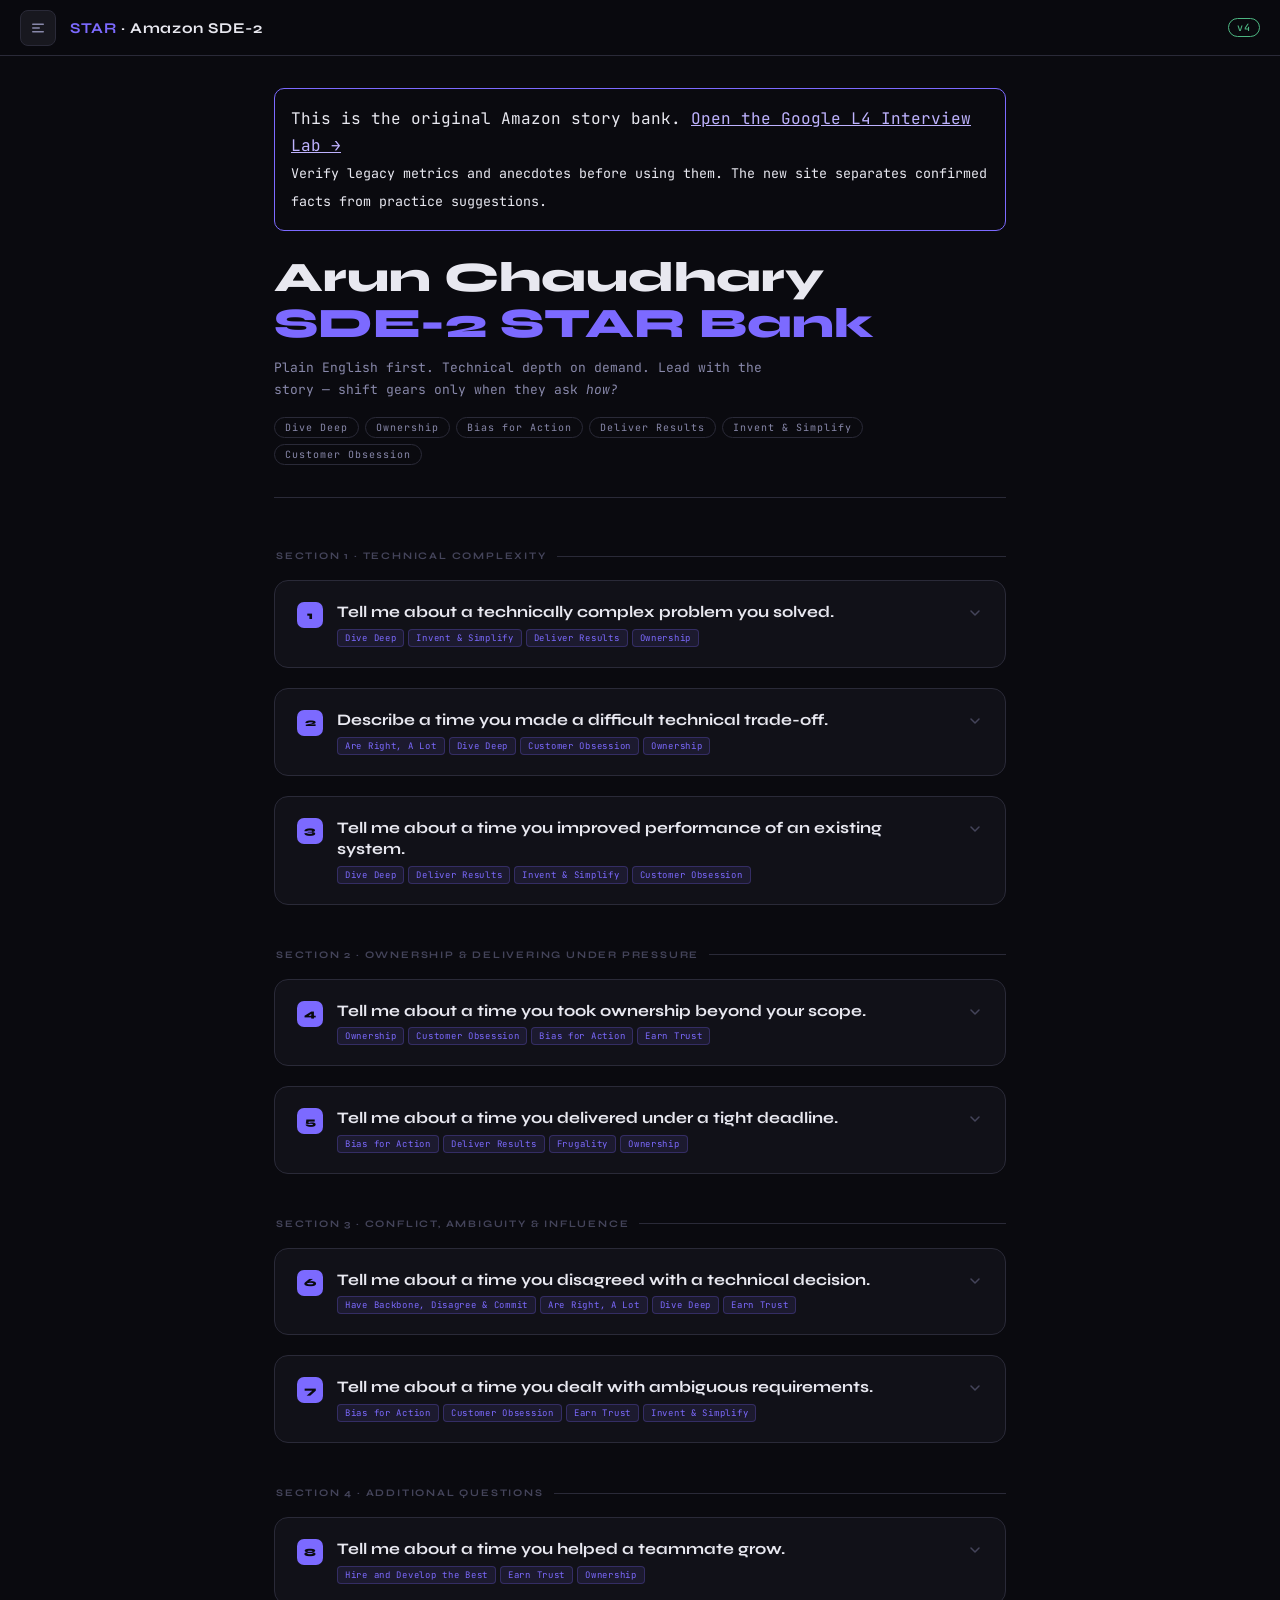
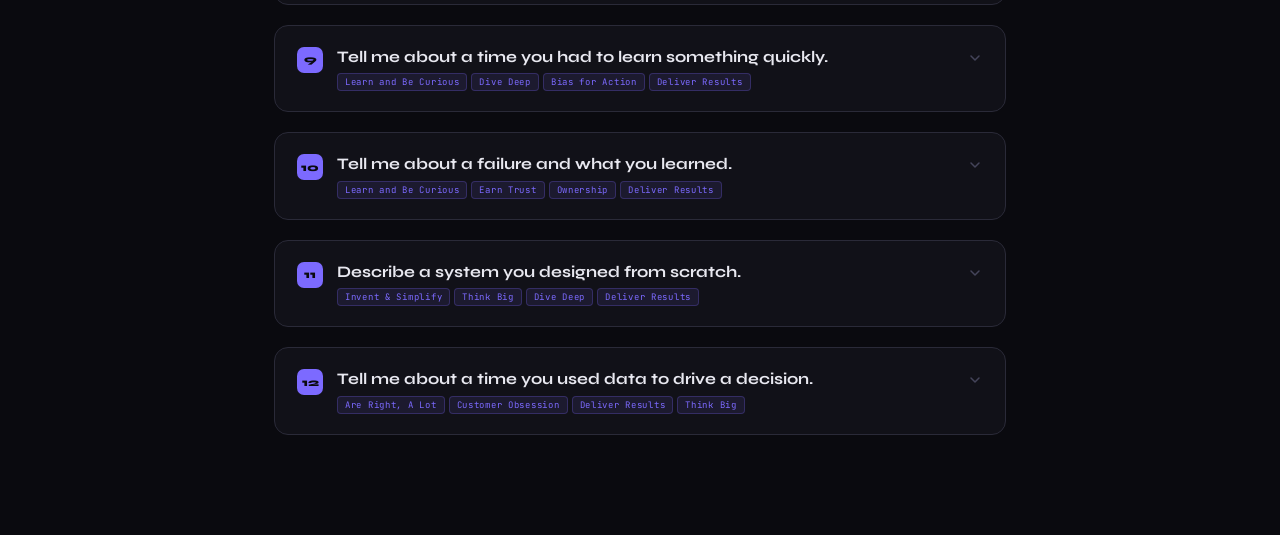
==== commit 25fc04bd: "Build Google L4 interview prep site with Alexa AI project and mock practice" ====
--- a/star_prep.html
+++ b/star_prep.html
@@ -565,6 +565,7 @@
 
 <!-- MAIN -->
 <main>
+  <div style="padding:16px;border:1px solid #7c6aff;border-radius:10px;margin-bottom:24px;line-height:1.7">This is the original Amazon story bank. <a href="index.html" style="color:#bfb3ff">Open the Google L4 Interview Lab →</a><br><small>Verify legacy metrics and anecdotes before using them. The new site separates confirmed facts from practice suggestions.</small></div>
   <div class="page-hero">
     <h1>Arun Chaudhary<br><em>SDE-2 STAR Bank</em></h1>
     <p>Plain English first. Technical depth on demand. Lead with the story — shift gears only when they ask <em>how?</em></p>
@@ -1020,28 +1021,27 @@
             <div class="star-answer">
         <div class="star-section situation">
           <div class="star-label situation">★ Situation</div>
-          <div class="star-text">We were building the equalizer screen in the Samsung Sound App — the screen where users adjust bass, treble, and mid levels on their soundbar. My tech lead wanted every slider movement to immediately send a command to the device. A fast drag generates 30–40 position values in half a second, which was flooding the device.</div>
+          <div class="star-text">We were building the equalizer screen in the Samsung Sound App, where users adjust bass, treble, and mid levels on their soundbar. The initial plan was to send a device command on every slider movement so users could hear changes instantly.</div>
         </div>
         <div class="star-section task">
           <div class="star-label task">★ Task</div>
-          <div class="star-text">Make my case clearly, back it with evidence, and commit fully to whatever the team decided.</div>
+          <div class="star-text">I disagreed and I needed to explain why this approach would create performance issues and propose a solution that preserved responsiveness without overwhelming the device..</div>
         </div>
         <div class="star-section action">
           <div class="star-label action">★ Action</div>
           <div class="star-text"><ul>
-            <li>Rather than just telling my tech lead the approach wouldn't work, I recorded a short demo on a test device showing exactly what happened during a fast drag — the slider visually landing at 80% bass while the soundbar was actually playing at 45%. That made the problem concrete and impossible to argue with.</li>
-            <li>I proposed a middle ground: send a command only after the slider has been still for 300ms. Fast drags fire nothing until they pause or let go. Slow deliberate moves still feel live because 300ms is imperceptible.</li>
-            <li>I kept the slider itself moving smoothly on screen during the drag — visual feedback was instant, only the command to the device was held back.</li>
-            <li>I acknowledged my tech lead's concern directly: 'You're right that users want to hear the change while dragging. Here's how we keep that feeling without overwhelming the device.'</li>
+            <li>Instead of debating it theoretically, I recorded a demo on a test device. During a fast drag, the UI slider visually landed at 80%, but because dozens of commands were being sent in rapid succession, the soundbar processed them with delay and actually settled around 45%.</li>
+            <li>I proposed adding a 300ms debounce: the slider would continue moving smoothly on screen for immediate visual feedback, but the command would only be sent to the device once there had been no movement for 300ms, or when the user released the slider.</li>
+            <li>This ensured that quick drags generated only one final command, while slower deliberate adjustments still felt responsive.</li>
+            <li>I walked my tech lead through the demo and explained that this preserved the real-time user experience while preventing command flooding.</li>
           </ul></div>
         </div>
         <div class="star-section result">
           <div class="star-label result">★ Result</div>
           <div class="star-text"><ul>
-            <li>My tech lead watched the demo, agreed immediately, and we went with the 300ms approach.</li>
-            <li>The equalizer shipped with zero reports of settings landing in the wrong place.</li>
-            <li>End-to-end response latency came in under 100ms — one of the numbers feeding into the broader Q1 story.</li>
-            <li>My tech lead later mentioned the demo was what changed his mind — not the argument. Showing is almost always more effective than telling.</li>
+            <li>The demo made the issue clear, and we adopted the 300ms debounce approach.</li>
+            <li>The equalizer shipped with zero reports of settings landing incorrectly, and device response latency stayed under 100ms. My tech lead later mentioned that seeing the behavior on the device was what changed his mind.</li>
+            <li>That experience reinforced an important lesson for me: when discussing technical tradeoffs, a concrete demonstration is often far more effective than just explaining the problem.</li>
           </ul></div>
         </div>
       </div>
